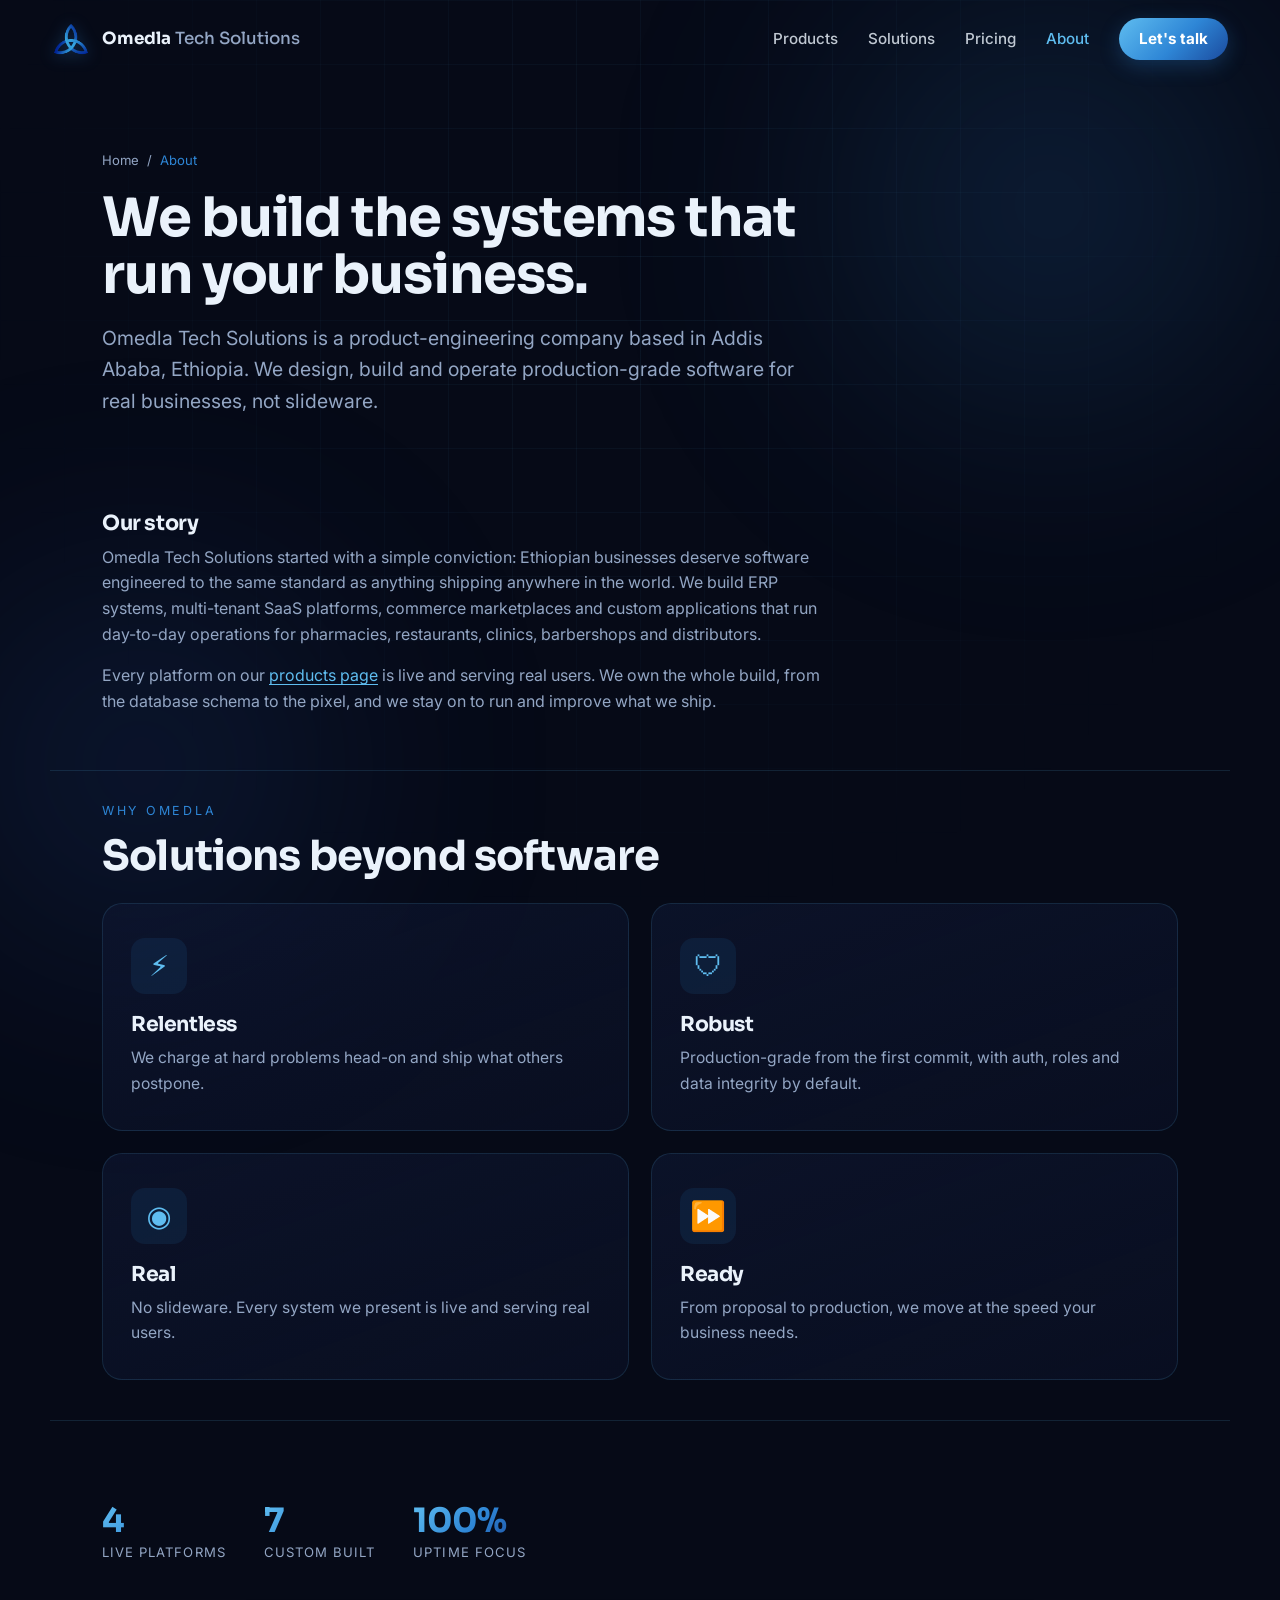
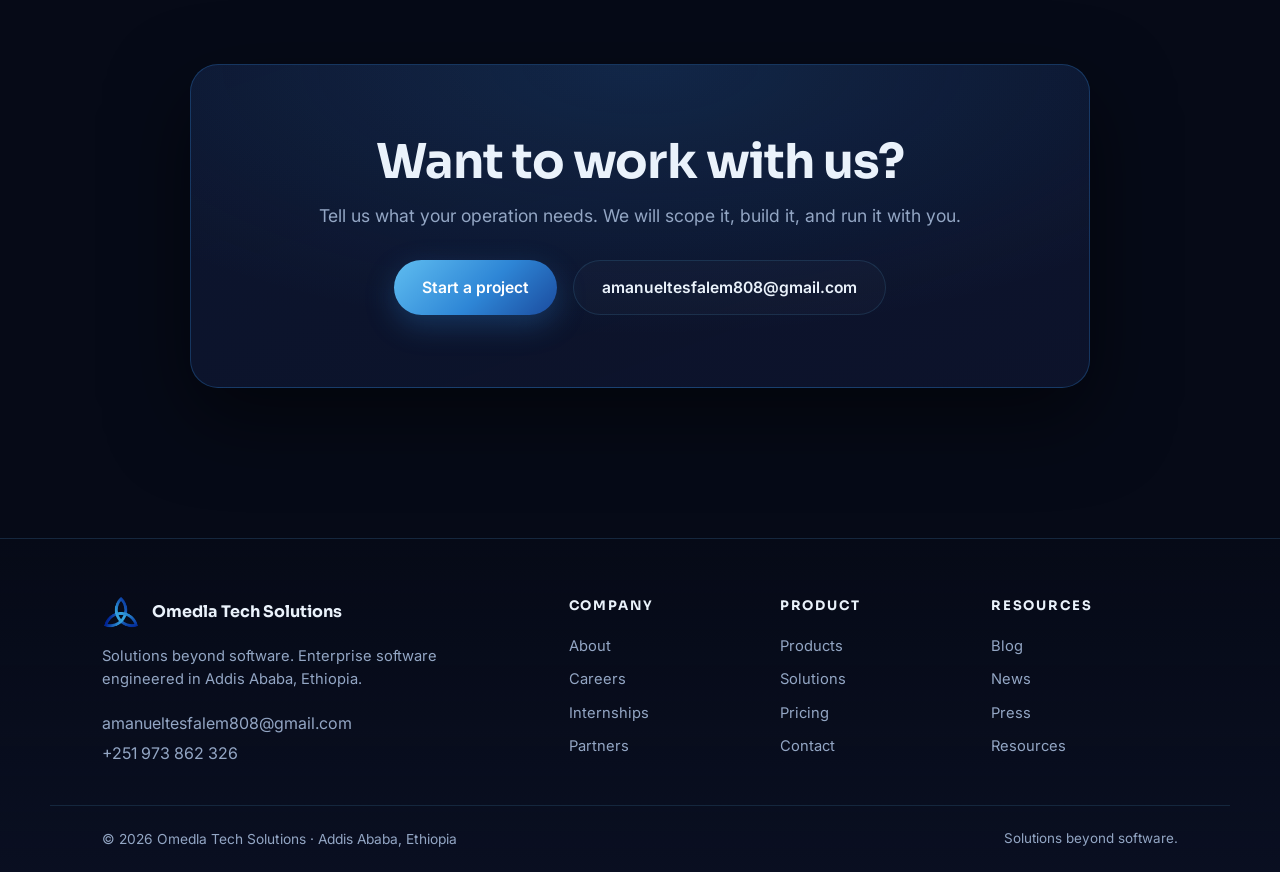
==== about.html @ a59994f4 "Restructure into multi-page SEO site (13 routes) Convert the single-page site into a crawlable multi" ====
<!DOCTYPE html>
<html lang="en">
<head>
<meta charset="UTF-8" />
<meta name="viewport" content="width=device-width, initial-scale=1.0" />
<title>About Omedla Tech Solutions | Software Engineering in Addis Ababa</title>
<meta name="description" content="Omedla Tech Solutions is an Addis Ababa software company building production-grade ERP, SaaS, and custom platforms. Learn our story, mission and values." />
<link rel="canonical" href="https://omedla.vercel.app/about" />
<meta name="robots" content="index, follow" />
<meta property="og:type" content="website" />
<meta property="og:site_name" content="Omedla Tech Solutions" />
<meta property="og:title" content="About Omedla Tech Solutions | Software Engineering in Addis Ababa" />
<meta property="og:description" content="Omedla Tech Solutions is an Addis Ababa software company building production-grade ERP, SaaS, and custom platforms. Learn our story, mission and values." />
<meta property="og:url" content="https://omedla.vercel.app/about" />
<meta property="og:image" content="https://omedla.vercel.app/assets/logo.png" />
<meta name="twitter:card" content="summary_large_image" />
<meta name="twitter:title" content="About Omedla Tech Solutions | Software Engineering in Addis Ababa" />
<meta name="twitter:description" content="Omedla Tech Solutions is an Addis Ababa software company building production-grade ERP, SaaS, and custom platforms. Learn our story, mission and values." />
<meta name="twitter:image" content="https://omedla.vercel.app/assets/logo.png" />
<link rel="icon" type="image/png" href="/assets/logo.png" />
<link rel="preconnect" href="https://fonts.googleapis.com" />
<link rel="preconnect" href="https://fonts.gstatic.com" crossorigin />
<link href="https://fonts.googleapis.com/css2?family=Sora:wght@400;500;600;700;800&family=Inter:wght@400;500;600&display=swap" rel="stylesheet" />
<link rel="stylesheet" href="/styles.css" />
<script type="application/ld+json">{"@context":"https://schema.org","@type":"Organization","name":"Omedla Tech Solutions","url":"https://omedla.vercel.app/","logo":"https://omedla.vercel.app/assets/logo.png","description":"Omedla Tech Solutions designs and ships production-grade software: ERP, SaaS, marketplaces and custom platforms for businesses in Ethiopia and beyond.","email":"amanueltesfalem808@gmail.com","telephone":"+251973862326","address":{"@type":"PostalAddress","addressLocality":"Addis Ababa","addressCountry":"ET"},"slogan":"Solutions beyond software"}</script>
<script type="application/ld+json">{"@context":"https://schema.org","@type":"BreadcrumbList","itemListElement":[{"@type":"ListItem","position":1,"name":"Home","item":"https://omedla.vercel.app/"},{"@type":"ListItem","position":2,"name":"About","item":"https://omedla.vercel.app/about"}]}</script>
</head>
<body>

<div class="bg-grid" aria-hidden="true"></div>
<div class="bg-glow bg-glow--gold" aria-hidden="true"></div>
<div class="bg-glow bg-glow--red" aria-hidden="true"></div>
<div class="scroll-progress" id="scrollProgress" aria-hidden="true"></div>

<header class="nav" id="nav">
  <a class="nav__brand" href="/">
    <img src="/assets/logo.png" alt="Omedla Tech Solutions logo" />
    <span>Omedla <em>Tech Solutions</em></span>
  </a>
  <nav class="nav__links">
    <a href="/products">Products</a>
    <a href="/solutions">Solutions</a>
    <a href="/pricing">Pricing</a>
    <a href="/about" aria-current="page">About</a>
    <a class="nav__cta" href="/contact">Let's talk</a>
  </nav>
  <button class="nav__burger" id="burger" aria-label="Menu"><span></span><span></span><span></span></button>
</header>

<main>
  <section class="phero">
    <nav class="crumbs" aria-label="Breadcrumb"><a href="/">Home</a> / <span>About</span></nav>
    <h1>We build the systems that run your business.</h1>
    <p class="phero__sub">Omedla Tech Solutions is a product-engineering company based in Addis Ababa, Ethiopia. We design, build and operate production-grade software for real businesses, not slideware.</p>
  </section>
  <section class="sec">
    <div class="prose">
      <h3>Our story</h3>
      <p>Omedla Tech Solutions started with a simple conviction: Ethiopian businesses deserve software engineered to the same standard as anything shipping anywhere in the world. We build ERP systems, multi-tenant SaaS platforms, commerce marketplaces and custom applications that run day-to-day operations for pharmacies, restaurants, clinics, barbershops and distributors.</p>
      <p>Every platform on our <a href="/products">products page</a> is live and serving real users. We own the whole build, from the database schema to the pixel, and we stay on to run and improve what we ship.</p>
    </div>
  </section>
  <section class="sec sec--line">
    <p class="sec__eyebrow">Why Omedla</p>
    <h2>Solutions beyond software</h2>
    <div class="grid2" style="margin-top:24px">
      <article class="scard">
        <div class="scard__icon">&#9889;</div>
        <h3>Relentless</h3>
        <p>We charge at hard problems head-on and ship what others postpone.</p>
      </article>
      <article class="scard">
        <div class="scard__icon">&#128737;</div>
        <h3>Robust</h3>
        <p>Production-grade from the first commit, with auth, roles and data integrity by default.</p>
      </article>
      <article class="scard">
        <div class="scard__icon">&#9673;</div>
        <h3>Real</h3>
        <p>No slideware. Every system we present is live and serving real users.</p>
      </article>
      <article class="scard">
        <div class="scard__icon">&#9193;</div>
        <h3>Ready</h3>
        <p>From proposal to production, we move at the speed your business needs.</p>
      </article>
    </div>
  </section>
  <section class="sec sec--line">
    <div class="hero__stats" style="padding-left:0">
      <div><strong>4</strong><span>Live platforms</span></div>
      <div><strong>7</strong><span>Custom built</span></div>
      <div><strong>100%</strong><span>Uptime focus</span></div>
    </div>
  </section>
  <section class="cta">
    <div class="cta__card">
      <h2>Want to work with us?</h2>
      <p>Tell us what your operation needs. We will scope it, build it, and run it with you.</p>
      <div class="cta__actions">
        <a class="btn btn--gold" href="/contact">Start a project</a>
        <a class="btn btn--ghost" href="mailto:amanueltesfalem808@gmail.com">amanueltesfalem808@gmail.com</a>
      </div>
    </div>
  </section>
</main>

<footer class="site-footer">
  <div class="site-footer__top">
    <div class="site-footer__brand">
      <a class="footer__brand" href="/">
        <img src="/assets/logo.png" alt="Omedla Tech Solutions" />
        <span>Omedla Tech Solutions</span>
      </a>
      <p class="site-footer__tag">Solutions beyond software. Enterprise software engineered in Addis Ababa, Ethiopia.</p>
      <p class="site-footer__contact">
        <a href="mailto:amanueltesfalem808@gmail.com">amanueltesfalem808@gmail.com</a><br />
        <a href="tel:+251973862326">+251 973 862 326</a>
      </p>
    </div>
    <nav class="site-footer__cols">
      <div>
        <h4>Company</h4>
        <a href="/about">About</a>
        <a href="/careers">Careers</a>
        <a href="/internships">Internships</a>
        <a href="/partners">Partners</a>
      </div>
      <div>
        <h4>Product</h4>
        <a href="/products">Products</a>
        <a href="/solutions">Solutions</a>
        <a href="/pricing">Pricing</a>
        <a href="/contact">Contact</a>
      </div>
      <div>
        <h4>Resources</h4>
        <a href="/blog">Blog</a>
        <a href="/news">News</a>
        <a href="/press">Press</a>
        <a href="/resources">Resources</a>
      </div>
    </nav>
  </div>
  <div class="site-footer__bottom">
    <p class="footer__copy">&copy; <span id="year">2026</span> Omedla Tech Solutions &middot; Addis Ababa, Ethiopia</p>
    <p class="footer__legal">Solutions beyond software.</p>
  </div>
</footer>

<script src="/script.js"></script>
</body>
</html>
---- styles.css ----
/* ============ Omedla Tech Solutions — theme ============ */
/* Palette is Omedla blue; the gold-/red- variable names are legacy (kept to
   avoid a churny rename): gold- = primary blue/cyan, red- = royal accent. */
:root{
  --gold-1:#5FBDF0;   /* cyan highlight */
  --gold-2:#2E86D6;   /* base blue */
  --gold-3:#1B4B9E;   /* deep blue */
  --red-1:#3E63D8;
  --red-2:#2E52C4;    /* royal accent */
  --red-3:#122A6B;    /* deep navy */
  --ink:#060A17;      /* cool near-black navy */
  --ink-2:#0A1024;
  --panel:#0E1630;
  --line:rgba(95,189,240,.14);
  --cream:#EAF2FB;
  --muted:#93A6C4;
  --grad-gold:linear-gradient(135deg,var(--gold-1),var(--gold-2) 55%,var(--gold-3));
  --grad-red:linear-gradient(135deg,var(--red-1),var(--red-3));
  --maxw:1180px;
}

*{box-sizing:border-box;margin:0;padding:0}
html{scroll-behavior:smooth}
body{
  font-family:'Inter',system-ui,sans-serif;
  background:var(--ink);
  color:var(--cream);
  line-height:1.6;
  overflow-x:hidden;
}
h1,h2,h3,.hero__stats strong{font-family:'Sora',sans-serif;line-height:1.05;letter-spacing:-.02em}
a{color:inherit;text-decoration:none}
img{max-width:100%;display:block}
section{position:relative;z-index:1}

/* ---------- ambient background ---------- */
.bg-grid{
  position:fixed;inset:0;z-index:0;pointer-events:none;
  background-image:
    linear-gradient(var(--line) 1px,transparent 1px),
    linear-gradient(90deg,var(--line) 1px,transparent 1px);
  background-size:64px 64px;
  mask-image:radial-gradient(circle at 50% 30%,#000 0%,transparent 75%);
  opacity:.5;
}
.bg-glow{position:fixed;z-index:0;border-radius:50%;filter:blur(120px);pointer-events:none;opacity:.5}
.bg-glow--gold{top:-10%;right:-5%;width:46vw;height:46vw;background:radial-gradient(circle,rgba(47,134,214,.5),transparent 70%)}
.bg-glow--red{bottom:-15%;left:-10%;width:42vw;height:42vw;background:radial-gradient(circle,rgba(46,99,204,.45),transparent 70%)}

.scroll-progress{position:fixed;top:0;left:0;height:3px;width:0;z-index:100;background:var(--grad-gold);box-shadow:0 0 12px rgba(47,134,214,.6)}

/* ---------- nav ---------- */
.nav{
  position:fixed;top:0;left:0;right:0;z-index:60;
  display:flex;align-items:center;justify-content:space-between;
  padding:18px clamp(20px,5vw,52px);
  transition:background .4s,backdrop-filter .4s,padding .4s,border-color .4s;
  border-bottom:1px solid transparent;
}
.nav.scrolled{background:rgba(6,10,23,.72);backdrop-filter:blur(14px);border-bottom-color:var(--line);padding-top:12px;padding-bottom:12px}
.nav__brand{display:flex;align-items:center;gap:12px;font-family:'Sora';font-weight:700;font-size:1.05rem}
.nav__brand img{width:38px;height:38px;object-fit:contain;filter:drop-shadow(0 2px 8px rgba(47,134,214,.4))}
.nav__brand em{font-style:normal;color:var(--muted);font-weight:500}
.nav__links{display:flex;align-items:center;gap:30px;font-weight:500;font-size:.95rem}
.nav__links a{color:var(--cream);opacity:.82;transition:opacity .25s,color .25s}
.nav__links a:hover{opacity:1;color:var(--gold-1)}
.nav__cta{padding:9px 20px;border-radius:999px;background:var(--grad-gold);color:#ffffff!important;font-weight:700;opacity:1!important;box-shadow:0 6px 20px rgba(47,134,214,.28)}
.nav__cta:hover{transform:translateY(-1px)}
.nav__burger{display:none;flex-direction:column;gap:5px;background:none;border:0;cursor:pointer;padding:6px}
.nav__burger span{width:26px;height:2px;background:var(--gold-1);border-radius:2px;transition:.3s}

/* ---------- buttons ---------- */
.btn{display:inline-flex;align-items:center;gap:8px;padding:14px 28px;border-radius:999px;font-weight:600;font-size:.98rem;transition:transform .25s,box-shadow .25s,background .25s;will-change:transform}
.btn--gold{background:var(--grad-gold);color:#ffffff;box-shadow:0 10px 30px rgba(47,134,214,.3)}
.btn--gold:hover{transform:translateY(-3px);box-shadow:0 16px 40px rgba(47,134,214,.45)}
.btn--ghost{border:1px solid var(--line);color:var(--cream);background:rgba(255,255,255,.02)}
.btn--ghost:hover{transform:translateY(-3px);border-color:var(--gold-2);color:var(--gold-1)}

/* ---------- hero ---------- */
.hero{min-height:100vh;display:grid;grid-template-columns:1.15fr .85fr;align-items:center;gap:40px;padding:140px clamp(20px,5vw,52px) 80px;max-width:var(--maxw);margin:0 auto}
.hero__badge{display:inline-block;padding:8px 16px;border:1px solid var(--line);border-radius:999px;font-size:.85rem;color:var(--gold-1);background:rgba(47,134,214,.06);margin-bottom:26px}
.hero__title{font-size:clamp(2.6rem,6.2vw,5rem);font-weight:800}
.hero__title span{display:block}
.hero__sub{margin:28px 0 34px;color:var(--muted);font-size:clamp(1rem,1.6vw,1.2rem);max-width:34ch}
.hero__actions{display:flex;gap:16px;flex-wrap:wrap}
.hero__stats{display:flex;gap:38px;margin-top:52px}
.hero__stats strong{display:block;font-size:2.1rem;background:var(--grad-gold);-webkit-background-clip:text;background-clip:text;color:transparent}
.hero__stats span{font-size:.82rem;color:var(--muted);text-transform:uppercase;letter-spacing:.08em}

.hero__logo{position:relative;display:grid;place-items:center;aspect-ratio:1}
.hero__logo img{width:min(72%,340px);filter:drop-shadow(0 20px 60px rgba(47,134,214,.35));animation:float 6s ease-in-out infinite}
.hero__logo-ring{position:absolute;inset:6%;border:1px solid var(--line);border-radius:50%;border-top-color:var(--gold-2);animation:spin 14s linear infinite}
.hero__logo-ring--2{inset:16%;border-top-color:transparent;border-left-color:var(--red-2);animation-duration:9s;animation-direction:reverse}
@keyframes float{50%{transform:translateY(-16px)}}
@keyframes spin{to{transform:rotate(360deg)}}

.hero__wordmark{margin-top:-32px;text-align:center;font-family:'Sora'}
.hero__wordmark strong{display:block;font-weight:800;font-size:clamp(1.05rem,4.6vw,1.85rem);letter-spacing:-.01em}
.hero__wordmark span{display:block;margin-top:6px;color:var(--muted);font-weight:500;font-size:clamp(.9rem,3vw,1.1rem);letter-spacing:.02em}

.hero__scroll{position:absolute;bottom:26px;left:50%;transform:translateX(-50%);width:26px;height:42px;border:2px solid var(--line);border-radius:14px}
.hero__scroll span{position:absolute;top:8px;left:50%;transform:translateX(-50%);width:4px;height:8px;border-radius:2px;background:var(--gold-1);animation:scrolldot 1.6s ease-in-out infinite}
@keyframes scrolldot{0%,100%{opacity:0;top:8px}50%{opacity:1;top:20px}}

.grad-gold{background:var(--grad-gold);-webkit-background-clip:text;background-clip:text;color:transparent}
.grad-red{background:var(--grad-red);-webkit-background-clip:text;background-clip:text;color:transparent}

/* ---------- trusted / marquee ---------- */
.trusted{padding:70px 0 90px;border-top:1px solid var(--line);border-bottom:1px solid var(--line);background:linear-gradient(180deg,transparent,rgba(14,22,48,.4),transparent)}
.trusted__label{text-align:center;color:var(--muted);text-transform:uppercase;letter-spacing:.22em;font-size:.8rem;margin-bottom:38px}
.marquee{position:relative;overflow:hidden;-webkit-mask-image:linear-gradient(90deg,transparent,#000 12%,#000 88%,transparent);mask-image:linear-gradient(90deg,transparent,#000 12%,#000 88%,transparent)}
.marquee__track{display:flex;align-items:center;gap:44px;width:max-content;animation:marquee 32s linear infinite}
.marquee:hover .marquee__track{animation-play-state:paused}
.marquee__item{font-family:'Sora';font-weight:700;font-size:clamp(1.4rem,3vw,2.3rem);color:var(--cream);opacity:.55;white-space:nowrap;text-decoration:none;transition:opacity .3s,color .3s}
.marquee__item:hover{opacity:1;background:var(--grad-gold);-webkit-background-clip:text;background-clip:text;color:transparent}
.marquee__logo-link{display:inline-flex;align-items:center;flex:none}
.marquee__logo{height:clamp(38px,5vw,60px);width:auto;object-fit:contain;opacity:.7;transition:opacity .3s;flex:none}
.marquee__logo:hover{opacity:1}
.marquee__dot{color:var(--red-2);font-size:.8rem}
@keyframes marquee{to{transform:translateX(-50%)}}

/* ---------- section heads ---------- */
.section-head{max-width:var(--maxw);margin:0 auto;padding:110px clamp(20px,5vw,52px) 40px;text-align:center}
.eyebrow{text-transform:uppercase;letter-spacing:.24em;font-size:.8rem;color:var(--gold-2);margin-bottom:16px}
.eyebrow--big{font-family:'Sora',sans-serif;font-weight:800;font-size:clamp(1.4rem,3vw,2.2rem);letter-spacing:.12em;background:var(--grad-gold);-webkit-background-clip:text;background-clip:text;color:transparent}
.section-head h2{font-size:clamp(2rem,4.4vw,3.3rem);font-weight:800}
.section-head__sub{color:var(--muted);margin-top:16px;font-size:1.08rem}

/* ---------- services ---------- */
.services__grid{max-width:var(--maxw);margin:0 auto;padding:10px clamp(20px,5vw,52px) 40px;display:grid;grid-template-columns:repeat(3,1fr);gap:22px}
.scard{position:relative;padding:34px 28px;border:1px solid var(--line);border-radius:20px;background:linear-gradient(160deg,rgba(14,22,48,.7),rgba(14,22,48,.4));overflow:hidden;transition:transform .35s,border-color .35s}
.scard::before{content:"";position:absolute;inset:0;background:radial-gradient(400px circle at var(--mx,50%) var(--my,0%),rgba(47,134,214,.14),transparent 60%);opacity:0;transition:opacity .35s}
.scard:hover{transform:translateY(-6px);border-color:rgba(47,134,214,.4)}
.scard:hover::before{opacity:1}
.scard__icon{font-size:1.8rem;width:56px;height:56px;display:grid;place-items:center;border-radius:14px;background:rgba(47,134,214,.1);color:var(--gold-1);margin-bottom:20px}
.scard__img{display:block;width:calc(100% + 56px);height:172px;object-fit:cover;margin:-34px -28px 22px;border-bottom:1px solid var(--line)}
.scard--photo .scard__icon{position:absolute;top:150px;right:24px;margin:0;width:46px;height:46px;font-size:1.4rem;background:rgba(6,10,23,.8);backdrop-filter:blur(6px);border:1px solid var(--line)}
.scard h3{font-size:1.28rem;margin-bottom:10px}
.scard p{color:var(--muted);font-size:.98rem}

/* ---------- work / projects ---------- */
.work{padding-bottom:60px}
.project{max-width:var(--maxw);margin:0 auto 34px;padding:0 clamp(20px,5vw,52px);display:grid;grid-template-columns:.9fr 1.1fr;gap:36px;align-items:center}
.project--flip{grid-template-columns:1.1fr .9fr}
.project--flip .project__media{order:2}
.project__media{position:relative;aspect-ratio:16/11;border-radius:22px;border:1px solid var(--line);background:
    radial-gradient(120% 120% at 20% 0%,rgba(47,134,214,.22),transparent 55%),
    linear-gradient(160deg,rgba(14,22,48,.9),rgba(14,22,48,.7));
  display:grid;place-items:center;overflow:hidden}
.project__media--red{background:
    radial-gradient(120% 120% at 80% 0%,rgba(46,99,204,.3),transparent 55%),
    linear-gradient(160deg,rgba(14,22,48,.9),rgba(14,22,48,.7))}
.project__media::after{content:"";position:absolute;inset:0;background-image:linear-gradient(var(--line) 1px,transparent 1px),linear-gradient(90deg,var(--line) 1px,transparent 1px);background-size:34px 34px;opacity:.4}
.project__num{position:absolute;top:20px;left:24px;font-family:'Sora';font-weight:800;font-size:1.1rem;color:var(--gold-2);z-index:1}
.project__glyph{font-size:clamp(4rem,10vw,7rem);background:var(--grad-gold);-webkit-background-clip:text;background-clip:text;color:transparent;filter:drop-shadow(0 10px 30px rgba(47,134,214,.3));z-index:1}
.project__media--red .project__glyph{background:var(--grad-red);-webkit-background-clip:text;background-clip:text;color:transparent}
.project__tag{text-transform:uppercase;letter-spacing:.14em;font-size:.78rem;color:var(--gold-2);margin-bottom:10px}
.project__body h3{font-size:clamp(1.6rem,3vw,2.2rem);margin-bottom:14px}
.project__body p{color:var(--muted);margin-bottom:18px}
.project__chips{list-style:none;display:flex;flex-wrap:wrap;gap:10px}
.project__chips li{font-size:.82rem;padding:6px 14px;border:1px solid var(--line);border-radius:999px;color:var(--cream);background:rgba(255,255,255,.02)}

/* ---------- why ---------- */
.why__grid{max-width:var(--maxw);margin:0 auto;padding:10px clamp(20px,5vw,52px) 60px;display:grid;grid-template-columns:repeat(4,1fr);gap:20px}
.why__item{padding:30px 26px;border:1px solid var(--line);border-radius:18px;background:linear-gradient(160deg,rgba(14,22,48,.6),transparent)}
.why__item strong{font-family:'Sora';font-size:1.35rem;background:var(--grad-gold);-webkit-background-clip:text;background-clip:text;color:transparent;display:block;margin-bottom:10px}
.why__item p{color:var(--muted);font-size:.95rem}

/* ---------- cta ---------- */
.cta{padding:60px clamp(20px,5vw,52px) 110px}
.cta__card{max-width:900px;margin:0 auto;text-align:center;padding:clamp(40px,6vw,72px);border-radius:28px;border:1px solid rgba(47,134,214,.3);
  background:radial-gradient(120% 140% at 50% 0%,rgba(47,134,214,.16),transparent 60%),linear-gradient(160deg,rgba(14,22,48,.9),rgba(14,22,48,.8));
  box-shadow:0 30px 80px rgba(0,0,0,.5)}
.cta__card h2{font-size:clamp(2rem,4.5vw,3rem);margin-bottom:14px}
.cta__card p{color:var(--muted);margin-bottom:30px;font-size:1.1rem}
.cta__actions{display:flex;gap:16px;justify-content:center;flex-wrap:wrap}

/* ---------- footer ---------- */
.footer{border-top:1px solid var(--line);padding:44px clamp(20px,5vw,52px);display:flex;align-items:center;justify-content:space-between;gap:20px;flex-wrap:wrap;max-width:var(--maxw);margin:0 auto}
.footer__brand{display:flex;align-items:center;gap:12px;font-family:'Sora';font-weight:700}
.footer__brand img{width:34px;height:34px;object-fit:contain}
.footer__copy{color:var(--muted);font-size:.86rem;max-width:52ch;text-align:right}

/* ============ scroll-reveal animations ============ */
.reveal{opacity:0;will-change:transform,opacity;transition:opacity .9s cubic-bezier(.2,.7,.2,1),transform .9s cubic-bezier(.2,.7,.2,1),filter .9s}
.reveal.in{opacity:1;transform:none;filter:none}

/* each section gets a different entrance */
[data-anim="fade-up"]{transform:translateY(60px)}
[data-anim="fade-down"]{transform:translateY(-40px)}
[data-anim="slide-right"]{transform:translateX(-90px)}
[data-anim="slide-left"]{transform:translateX(90px)}
[data-anim="zoom-in"]{transform:scale(.72)}
[data-anim="zoom-blur"]{transform:scale(1.35);filter:blur(14px)}
[data-anim="orbit-in"]{transform:translateX(140px) scale(.6) rotate(12deg)}
[data-anim="flip-up"]{transform:perspective(900px) rotateX(38deg) translateY(40px);transform-origin:bottom}

@media (prefers-reduced-motion:reduce){
  .reveal{opacity:1!important;transform:none!important;filter:none!important;transition:none}
  .marquee__track,.hero__logo img,.hero__logo-ring{animation:none!important}
  html{scroll-behavior:auto}
}

/* ---------- responsive ---------- */
/* let long-text buttons wrap instead of overflowing narrow screens */
.btn{max-width:100%;text-align:center;overflow-wrap:anywhere}

/* tablets / small laptops */
@media(max-width:1024px){
  .services__grid{grid-template-columns:repeat(2,1fr)}
  .hero__stats{gap:28px}
}

/* landscape phones / portrait tablets */
@media(max-width:900px){
  .nav__links{position:fixed;inset:0 0 auto 0;top:0;flex-direction:column;gap:22px;padding:100px 30px 40px;background:rgba(6,10,23,.97);backdrop-filter:blur(16px);transform:translateY(-120%);transition:transform .4s;border-bottom:1px solid var(--line)}
  .nav__links.open{transform:none}
  .nav__burger{display:flex;z-index:61}
  .hero{grid-template-columns:1fr;text-align:center;padding-top:120px;gap:24px}
  .hero__sub{margin-left:auto;margin-right:auto}
  .hero__actions,.hero__stats{justify-content:center;flex-wrap:wrap}
  .hero__logo{order:-1;max-width:300px;margin:0 auto}
  .services__grid{grid-template-columns:1fr}
  .project,.project--flip{grid-template-columns:1fr;gap:22px}
  .project--flip .project__media{order:0}
  .project__media{aspect-ratio:16/9}
  .why__grid{grid-template-columns:repeat(2,1fr)}
  .section-head{padding-top:80px}
  .footer{justify-content:center;text-align:center}
  .footer__copy{text-align:center}
}

/* portrait phones */
@media(max-width:600px){
  .nav{padding:14px 18px}
  .nav__brand span{font-size:.95rem}
  .hero{padding:110px 18px 70px}
  .hero__stats{gap:20px;margin-top:38px}
  .hero__stats strong{font-size:1.7rem}
  .hero__logo{max-width:230px}
  .cta__actions{flex-direction:column}
  .cta__actions .btn{width:100%}
  .btn{padding:13px 22px;font-size:.92rem}
}

/* small phones */
@media(max-width:400px){
  .why__grid{grid-template-columns:1fr}
  .hero__title{font-size:2.2rem}
  .hero__stats{gap:14px}
  .hero__stats strong{font-size:1.5rem}
  .marquee__track{gap:28px}
}

/* ============ interior pages ============ */
.nav__links a[aria-current]{color:var(--gold-1);opacity:1}

/* page hero (compact) */
.phero{max-width:var(--maxw);margin:0 auto;padding:150px clamp(20px,5vw,52px) 40px}
.crumbs{font-size:.82rem;color:var(--muted);margin-bottom:18px;display:flex;gap:8px;flex-wrap:wrap}
.crumbs a{color:var(--muted);transition:color .3s}
.crumbs a:hover{color:var(--gold-1)}
.crumbs span{color:var(--gold-2)}
.phero h1{font-size:clamp(2.1rem,5vw,3.4rem);max-width:18ch}
.phero__sub{margin-top:20px;color:var(--muted);font-size:clamp(1rem,1.8vw,1.22rem);max-width:60ch}

/* generic section */
.sec{max-width:var(--maxw);margin:0 auto;padding:30px clamp(20px,5vw,52px) 40px}
.sec--line{border-top:1px solid var(--line)}
.sec__eyebrow{text-transform:uppercase;letter-spacing:.22em;font-size:.78rem;color:var(--gold-2);margin-bottom:14px}
.sec h2{font-size:clamp(1.7rem,3.6vw,2.6rem);margin-bottom:14px}
.sec__lead{color:var(--muted);font-size:1.06rem;max-width:68ch;margin-bottom:10px}

/* prose */
.prose{max-width:72ch;color:var(--muted)}
.prose h3{color:var(--cream);font-size:1.3rem;margin:26px 0 10px}
.prose p{margin-bottom:16px}
.prose ul{margin:0 0 16px 20px}
.prose li{margin-bottom:8px}
.prose a{color:var(--gold-1);text-decoration:underline;text-underline-offset:3px}

/* feature / card grid (reuses .scard) */
.grid3{display:grid;grid-template-columns:repeat(3,1fr);gap:22px}
.grid2{display:grid;grid-template-columns:repeat(2,1fr);gap:22px}
.scard--link{display:block}
.scard__more{display:inline-block;margin-top:14px;color:var(--gold-1);font-weight:600;font-size:.92rem}

/* pricing */
.pricing{display:grid;grid-template-columns:repeat(4,1fr);gap:20px;align-items:stretch}
.ptier{display:flex;flex-direction:column;padding:30px 26px;border:1px solid var(--line);border-radius:20px;background:linear-gradient(160deg,rgba(14,22,48,.7),rgba(14,22,48,.4))}
.ptier--featured{border-color:rgba(47,134,214,.5);box-shadow:0 16px 50px rgba(47,134,214,.18)}
.ptier__name{font-family:'Sora';font-weight:700;font-size:1.2rem}
.ptier__price{font-family:'Sora';font-weight:800;font-size:1.9rem;margin:10px 0 4px}
.ptier__price small{font-size:.8rem;color:var(--muted);font-weight:500}
.ptier__note{color:var(--muted);font-size:.9rem;margin-bottom:18px}
.ptier ul{list-style:none;margin:0 0 22px;display:flex;flex-direction:column;gap:10px}
.ptier li{color:var(--cream);font-size:.94rem;padding-left:24px;position:relative}
.ptier li::before{content:"✓";position:absolute;left:0;color:var(--gold-1);font-weight:700}
.ptier .btn{margin-top:auto;justify-content:center;text-align:center}

/* posts (blog/news) */
.posts{display:grid;grid-template-columns:repeat(3,1fr);gap:22px}
.post{display:flex;flex-direction:column;border:1px solid var(--line);border-radius:18px;overflow:hidden;background:linear-gradient(160deg,rgba(14,22,48,.7),rgba(14,22,48,.4));transition:transform .35s,border-color .35s}
.post:hover{transform:translateY(-6px);border-color:rgba(47,134,214,.4)}
.post__body{padding:24px}
.post__meta{font-size:.76rem;text-transform:uppercase;letter-spacing:.12em;color:var(--gold-2);margin-bottom:10px}
.post__body h3{font-size:1.14rem;margin-bottom:10px}
.post__body p{color:var(--muted);font-size:.94rem}

/* contact */
.contact-wrap{display:grid;grid-template-columns:1.1fr .9fr;gap:40px;align-items:start}
.contact-form{display:flex;flex-direction:column;gap:16px}
.contact-form label{font-size:.85rem;color:var(--muted);display:flex;flex-direction:column;gap:7px}
.contact-form input,.contact-form textarea{font-family:inherit;font-size:1rem;color:var(--cream);background:rgba(255,255,255,.03);border:1px solid var(--line);border-radius:12px;padding:13px 15px;transition:border-color .3s}
.contact-form input:focus,.contact-form textarea:focus{outline:none;border-color:var(--gold-2)}
.contact-info{display:flex;flex-direction:column;gap:18px}
.contact-info__item strong{display:block;font-family:'Sora';margin-bottom:4px}
.contact-info__item a,.contact-info__item span{color:var(--muted)}
.contact-info__item a:hover{color:var(--gold-1)}

/* process steps */
.steps{counter-reset:step;display:grid;grid-template-columns:repeat(4,1fr);gap:20px}
.step{padding:26px 22px;border:1px solid var(--line);border-radius:16px;background:linear-gradient(160deg,rgba(14,22,48,.6),transparent)}
.step::before{counter-increment:step;content:"0" counter(step);font-family:'Sora';font-weight:800;color:var(--gold-2);font-size:1.3rem;display:block;margin-bottom:12px}
.step strong{display:block;margin-bottom:6px}
.step p{color:var(--muted);font-size:.92rem}

/* ============ expanded footer ============ */
.site-footer{border-top:1px solid var(--line);margin-top:40px;background:linear-gradient(180deg,transparent,rgba(14,22,48,.4))}
.site-footer__top{max-width:var(--maxw);margin:0 auto;padding:56px clamp(20px,5vw,52px) 36px;display:grid;grid-template-columns:1.4fr 2fr;gap:40px}
.site-footer__brand .footer__brand{display:flex;align-items:center;gap:12px;font-family:'Sora';font-weight:700}
.site-footer__brand img{height:34px;width:auto}
.site-footer__tag{color:var(--muted);font-size:.92rem;margin:16px 0;max-width:40ch}
.site-footer__contact a{color:var(--muted);line-height:1.9}
.site-footer__contact a:hover{color:var(--gold-1)}
.site-footer__cols{display:grid;grid-template-columns:repeat(3,1fr);gap:24px}
.site-footer__cols h4{font-family:'Sora';font-size:.82rem;text-transform:uppercase;letter-spacing:.14em;color:var(--cream);margin-bottom:14px}
.site-footer__cols a{display:block;color:var(--muted);font-size:.92rem;padding:5px 0;transition:color .3s}
.site-footer__cols a:hover{color:var(--gold-1)}
.site-footer__bottom{border-top:1px solid var(--line);max-width:var(--maxw);margin:0 auto;padding:22px clamp(20px,5vw,52px);display:flex;justify-content:space-between;gap:16px;flex-wrap:wrap;color:var(--muted);font-size:.84rem}

@media(max-width:900px){
  .grid3,.posts,.steps{grid-template-columns:1fr 1fr}
  .pricing{grid-template-columns:1fr 1fr}
  .contact-wrap{grid-template-columns:1fr}
  .site-footer__top{grid-template-columns:1fr}
  .phero{padding-top:130px}
}
@media(max-width:600px){
  .grid3,.grid2,.posts,.pricing,.steps{grid-template-columns:1fr}
  .site-footer__cols{grid-template-columns:1fr 1fr}
  .site-footer__bottom{justify-content:center;text-align:center}
}
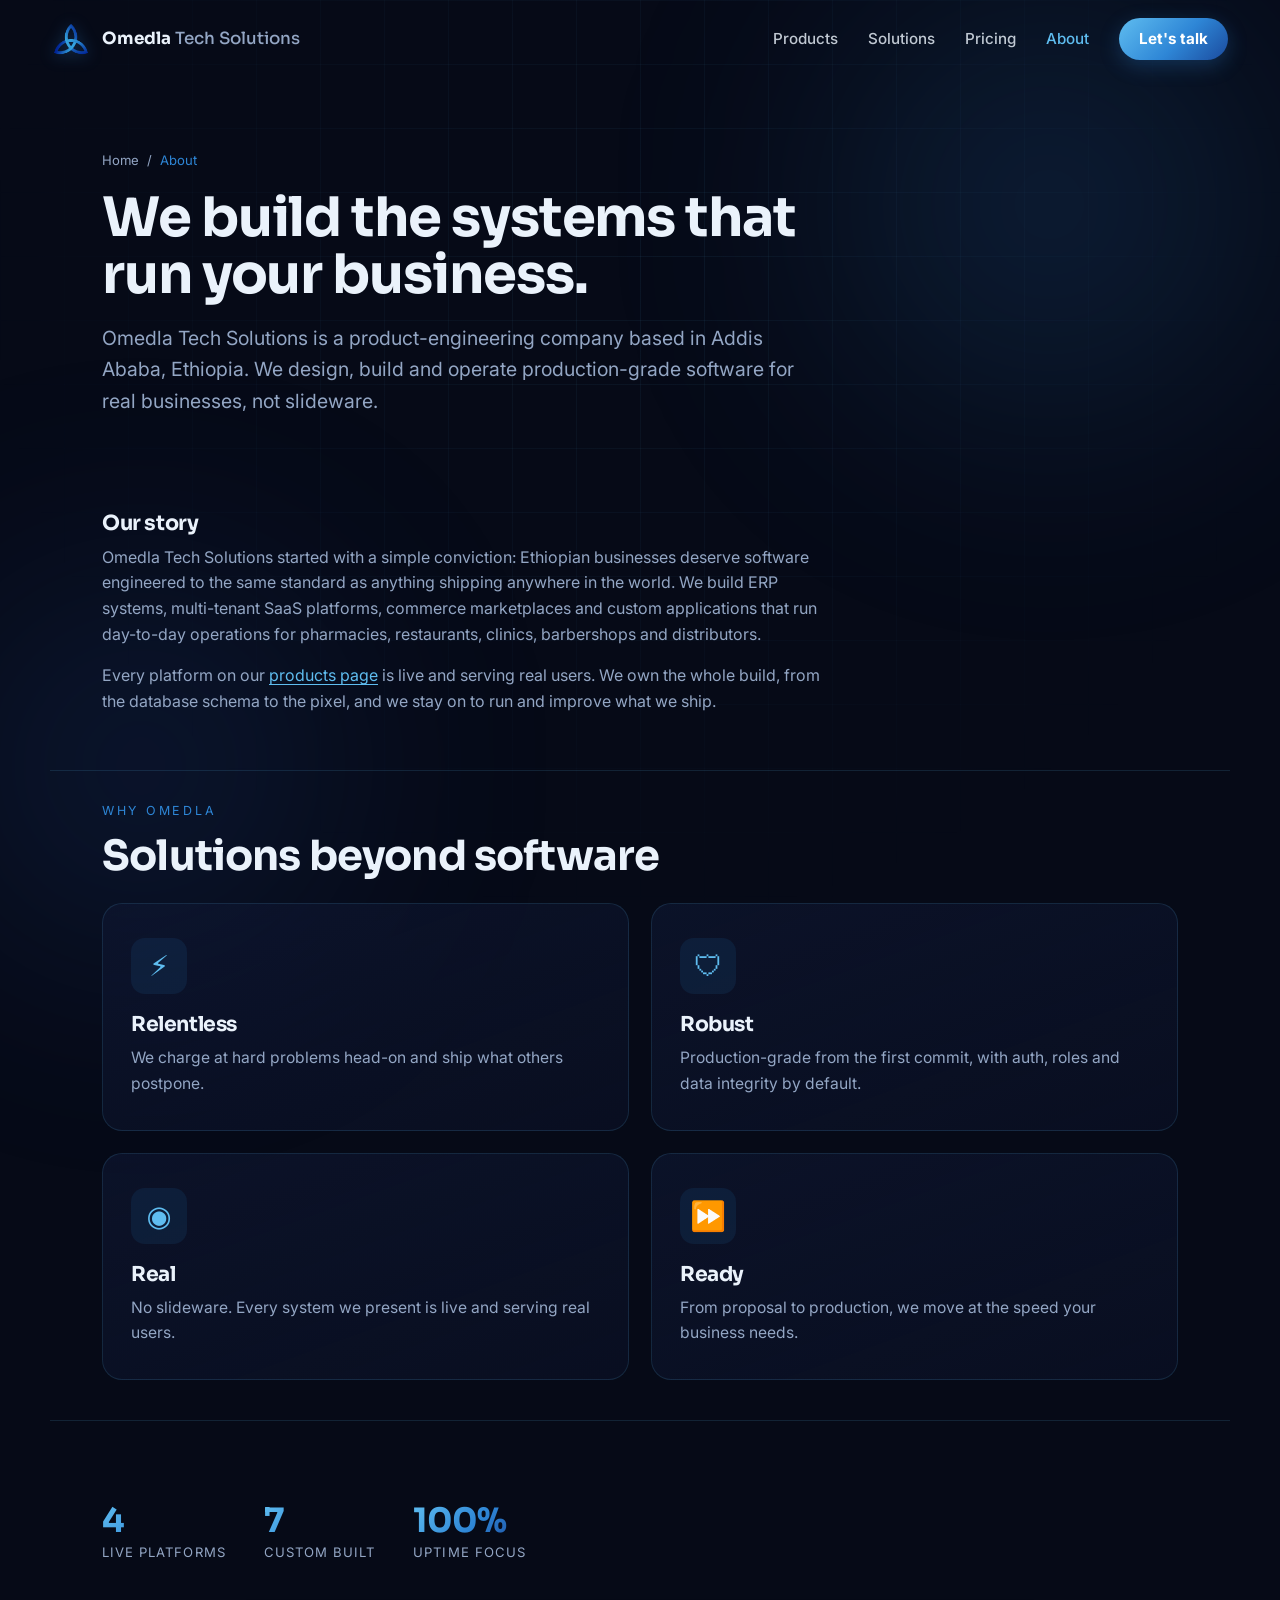
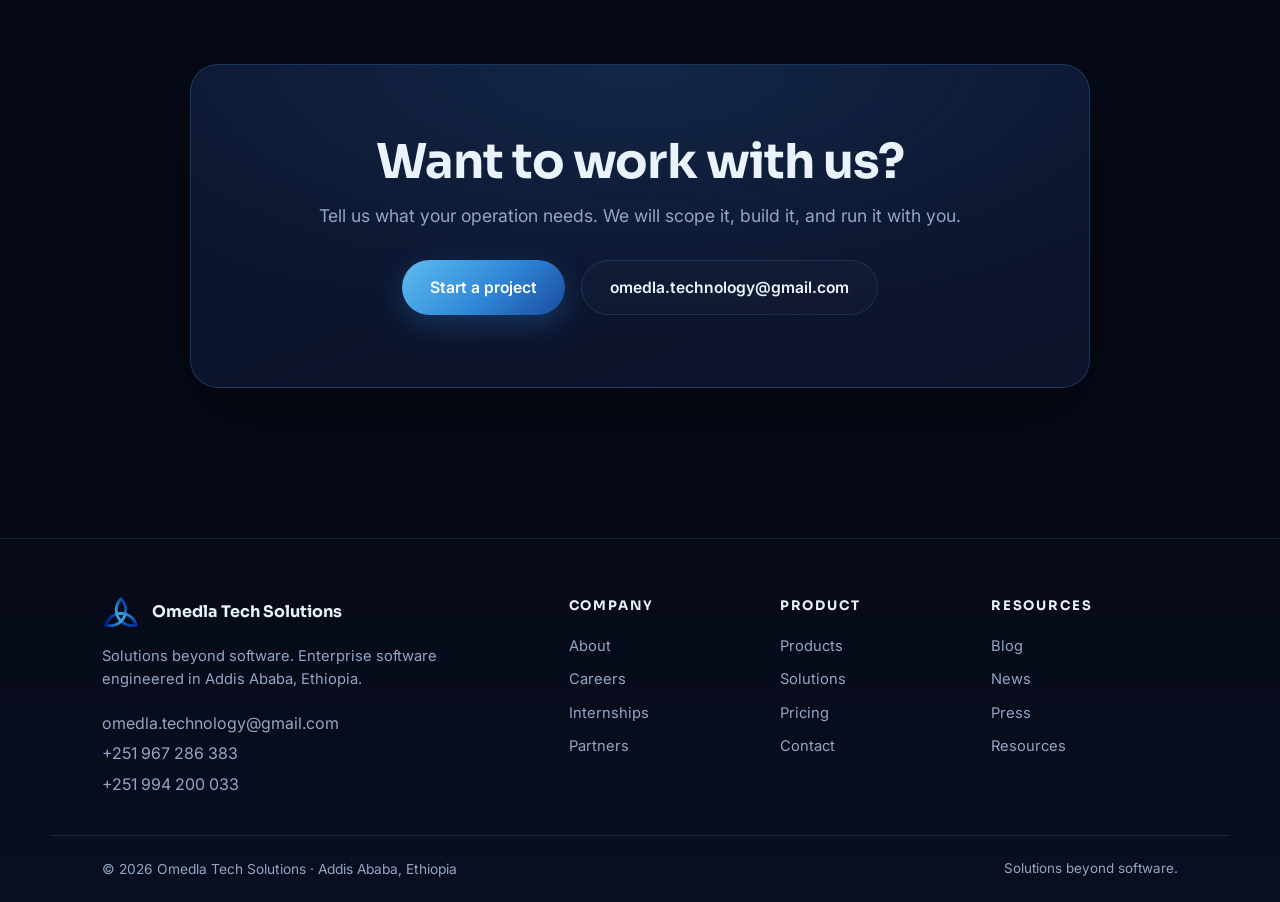
==== commit be09a711: "Update contact: new email and two phone numbers - Email -> omedla.technology@gmail.com (all 13 pages" ====
--- a/about.html
+++ b/about.html
@@ -22,7 +22,7 @@
 <link rel="preconnect" href="https://fonts.gstatic.com" crossorigin />
 <link href="https://fonts.googleapis.com/css2?family=Sora:wght@400;500;600;700;800&family=Inter:wght@400;500;600&display=swap" rel="stylesheet" />
 <link rel="stylesheet" href="/styles.css" />
-<script type="application/ld+json">{"@context":"https://schema.org","@type":"Organization","name":"Omedla Tech Solutions","url":"https://omedla.vercel.app/","logo":"https://omedla.vercel.app/assets/logo.png","description":"Omedla Tech Solutions designs and ships production-grade software: ERP, SaaS, marketplaces and custom platforms for businesses in Ethiopia and beyond.","email":"amanueltesfalem808@gmail.com","telephone":"+251973862326","address":{"@type":"PostalAddress","addressLocality":"Addis Ababa","addressCountry":"ET"},"slogan":"Solutions beyond software"}</script>
+<script type="application/ld+json">{"@context":"https://schema.org","@type":"Organization","name":"Omedla Tech Solutions","url":"https://omedla.vercel.app/","logo":"https://omedla.vercel.app/assets/logo.png","description":"Omedla Tech Solutions designs and ships production-grade software: ERP, SaaS, marketplaces and custom platforms for businesses in Ethiopia and beyond.","email":"omedla.technology@gmail.com","telephone":"+251967286383","address":{"@type":"PostalAddress","addressLocality":"Addis Ababa","addressCountry":"ET"},"slogan":"Solutions beyond software"}</script>
 <script type="application/ld+json">{"@context":"https://schema.org","@type":"BreadcrumbList","itemListElement":[{"@type":"ListItem","position":1,"name":"Home","item":"https://omedla.vercel.app/"},{"@type":"ListItem","position":2,"name":"About","item":"https://omedla.vercel.app/about"}]}</script>
 </head>
 <body>
@@ -99,7 +99,7 @@
       <p>Tell us what your operation needs. We will scope it, build it, and run it with you.</p>
       <div class="cta__actions">
         <a class="btn btn--gold" href="/contact">Start a project</a>
-        <a class="btn btn--ghost" href="mailto:amanueltesfalem808@gmail.com">amanueltesfalem808@gmail.com</a>
+        <a class="btn btn--ghost" href="mailto:omedla.technology@gmail.com">omedla.technology@gmail.com</a>
       </div>
     </div>
   </section>
@@ -114,8 +114,9 @@
       </a>
       <p class="site-footer__tag">Solutions beyond software. Enterprise software engineered in Addis Ababa, Ethiopia.</p>
       <p class="site-footer__contact">
-        <a href="mailto:amanueltesfalem808@gmail.com">amanueltesfalem808@gmail.com</a><br />
-        <a href="tel:+251973862326">+251 973 862 326</a>
+        <a href="mailto:omedla.technology@gmail.com">omedla.technology@gmail.com</a><br />
+        <a href="tel:+251967286383">+251 967 286 383</a><br />
+        <a href="tel:+251994200033">+251 994 200 033</a>
       </p>
     </div>
     <nav class="site-footer__cols">
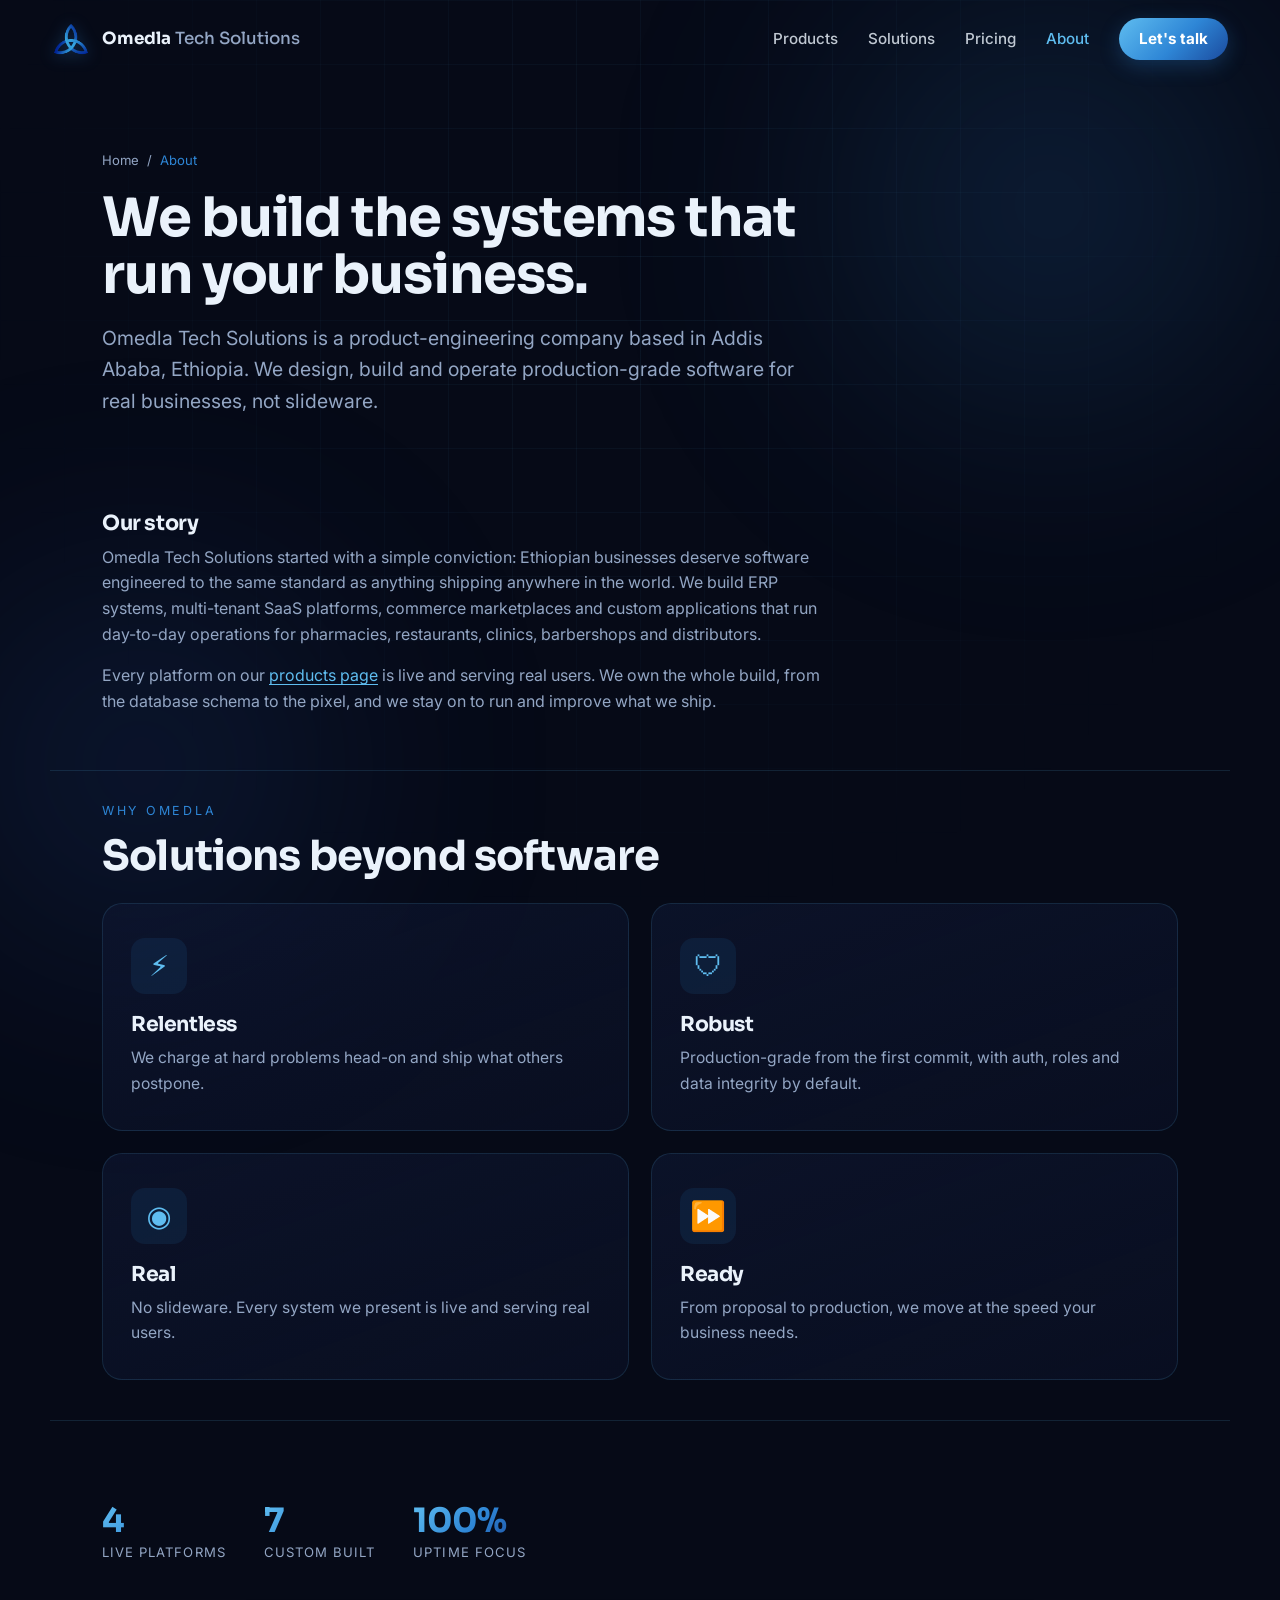
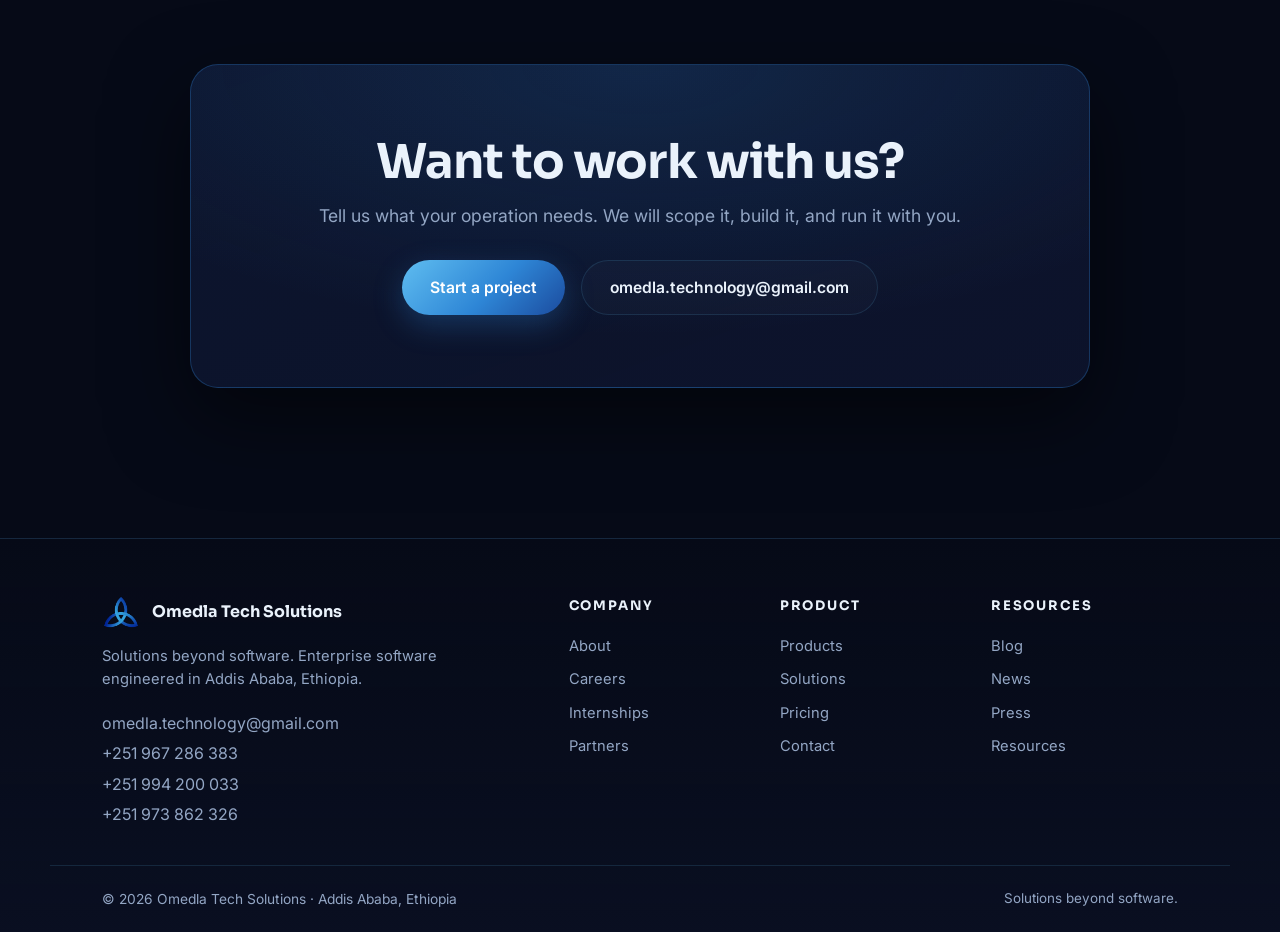
==== commit 6fb1424b: "Add third (legacy) phone number alongside the two new ones Co-Authored-By: Claude Opus 4.8 <noreply@" ====
--- a/about.html
+++ b/about.html
@@ -116,7 +116,8 @@
       <p class="site-footer__contact">
         <a href="mailto:omedla.technology@gmail.com">omedla.technology@gmail.com</a><br />
         <a href="tel:+251967286383">+251 967 286 383</a><br />
-        <a href="tel:+251994200033">+251 994 200 033</a>
+        <a href="tel:+251994200033">+251 994 200 033</a><br />
+        <a href="tel:+251973862326">+251 973 862 326</a>
       </p>
     </div>
     <nav class="site-footer__cols">
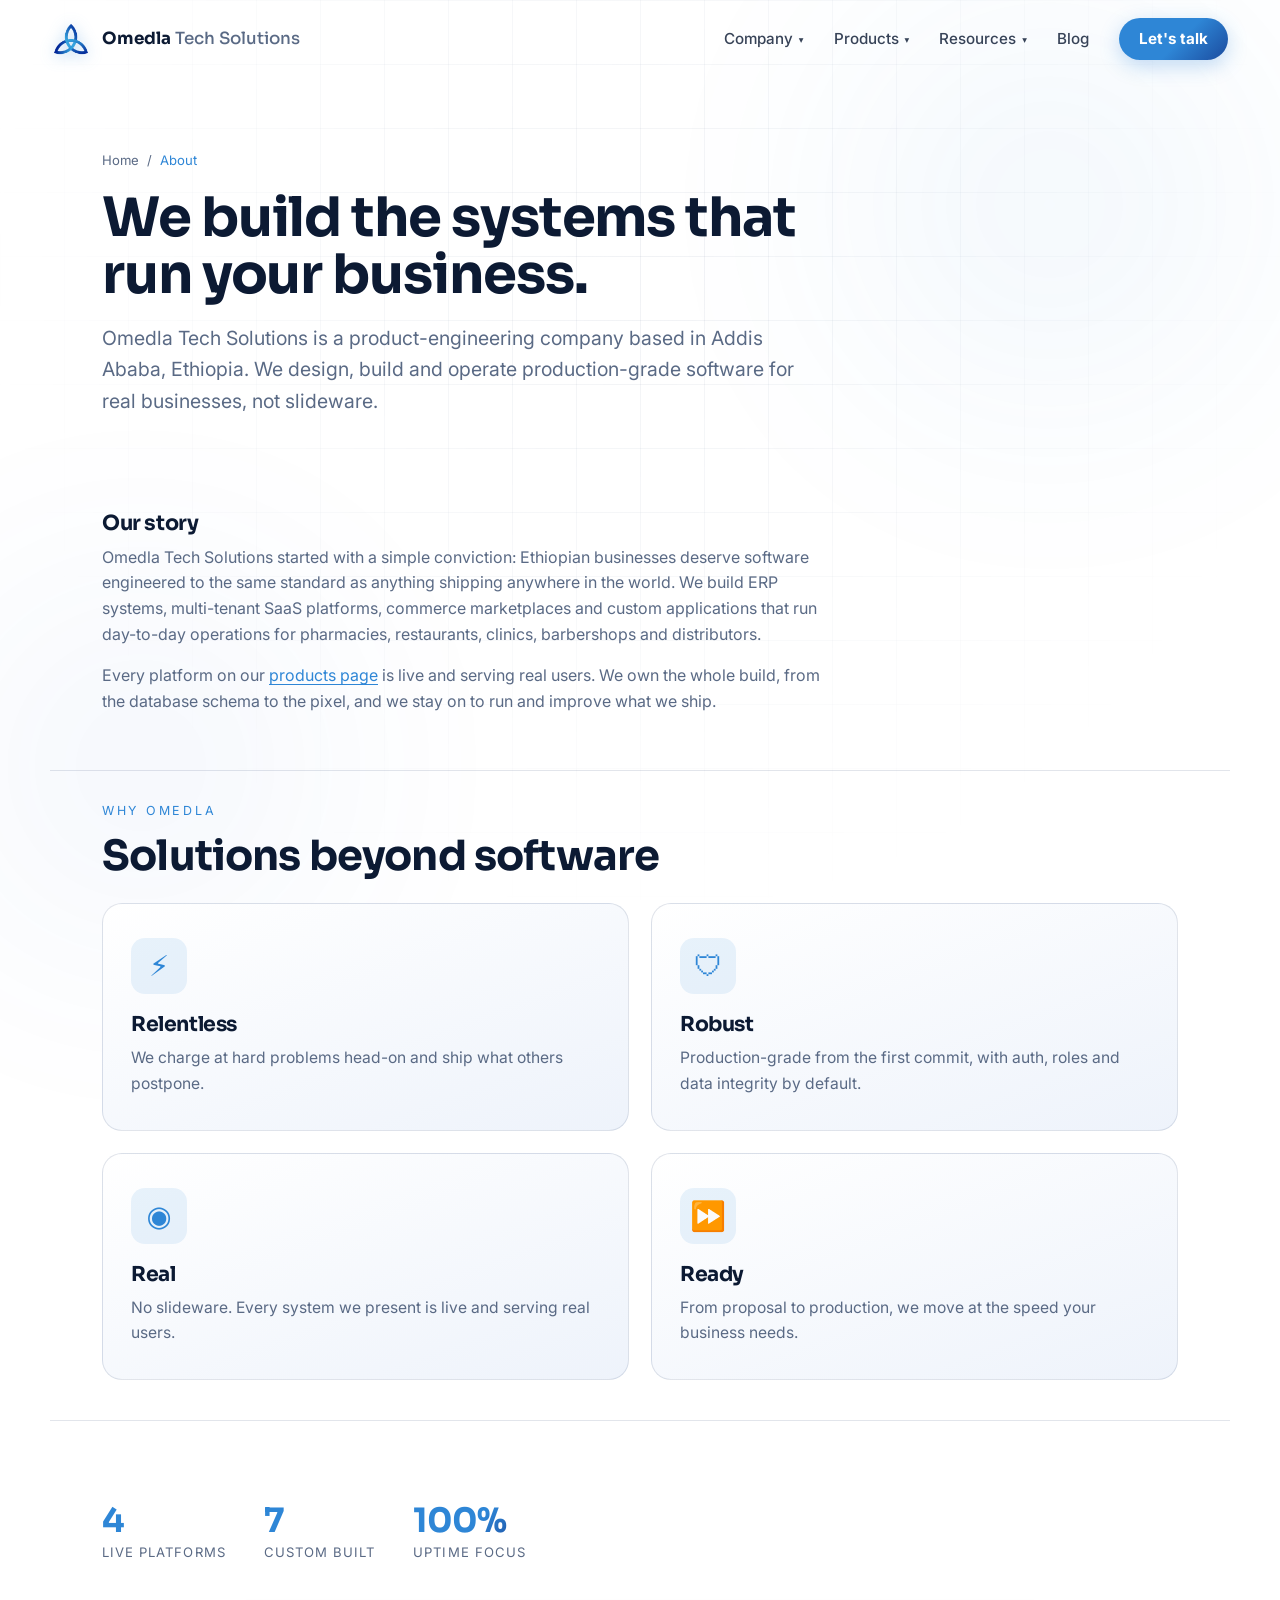
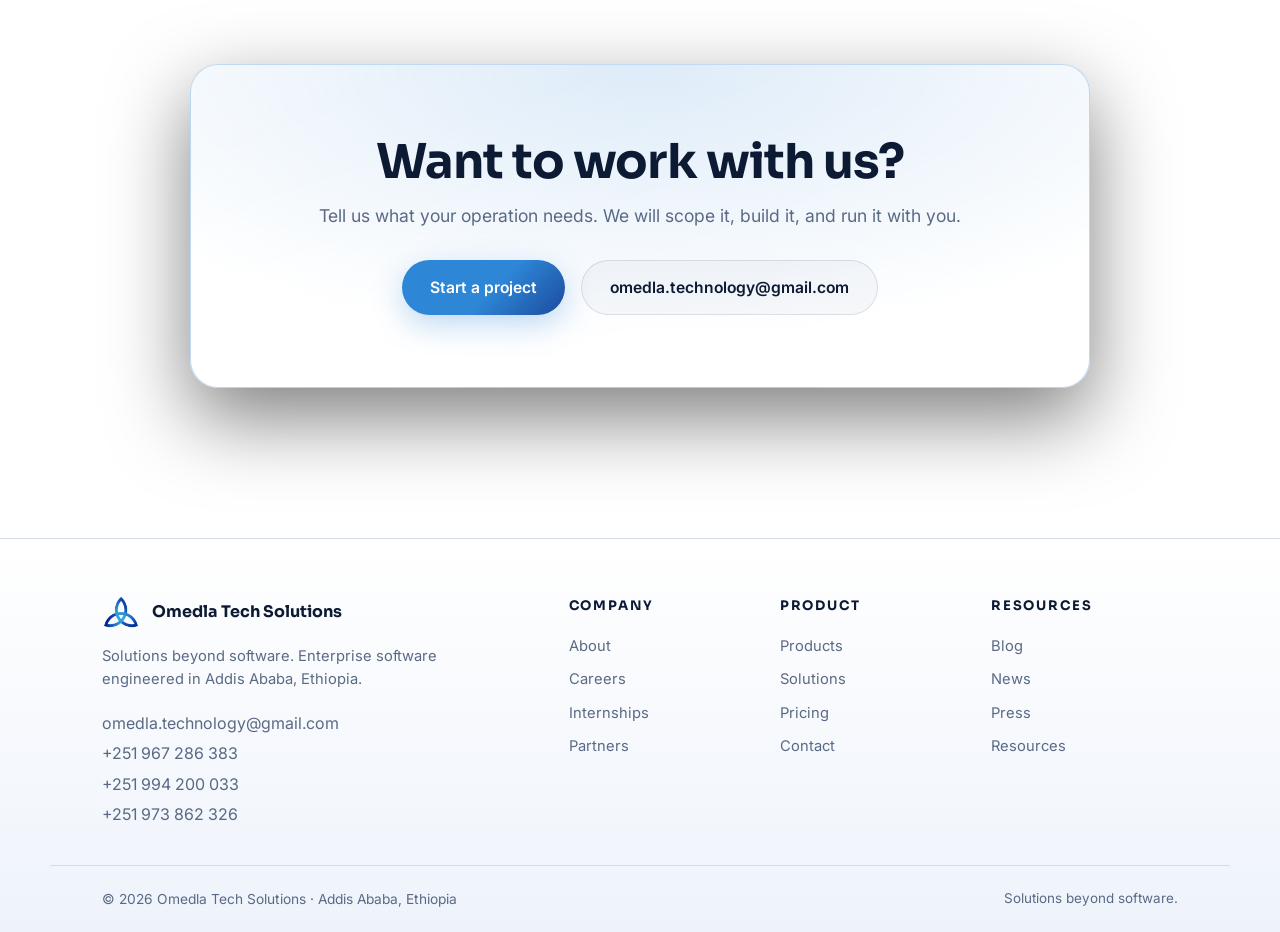
==== commit 9595f138: "Switch to light theme and add categorized nav dropdowns - Light/white theme across all pages: white " ====
--- a/about.html
+++ b/about.html
@@ -5,25 +5,25 @@
 <meta name="viewport" content="width=device-width, initial-scale=1.0" />
 <title>About Omedla Tech Solutions | Software Engineering in Addis Ababa</title>
 <meta name="description" content="Omedla Tech Solutions is an Addis Ababa software company building production-grade ERP, SaaS, and custom platforms. Learn our story, mission and values." />
-<link rel="canonical" href="https://omedla.vercel.app/about" />
+<link rel="canonical" href="https://omedla.net/about" />
 <meta name="robots" content="index, follow" />
 <meta property="og:type" content="website" />
 <meta property="og:site_name" content="Omedla Tech Solutions" />
 <meta property="og:title" content="About Omedla Tech Solutions | Software Engineering in Addis Ababa" />
 <meta property="og:description" content="Omedla Tech Solutions is an Addis Ababa software company building production-grade ERP, SaaS, and custom platforms. Learn our story, mission and values." />
-<meta property="og:url" content="https://omedla.vercel.app/about" />
-<meta property="og:image" content="https://omedla.vercel.app/assets/logo.png" />
+<meta property="og:url" content="https://omedla.net/about" />
+<meta property="og:image" content="https://omedla.net/assets/logo.png" />
 <meta name="twitter:card" content="summary_large_image" />
 <meta name="twitter:title" content="About Omedla Tech Solutions | Software Engineering in Addis Ababa" />
 <meta name="twitter:description" content="Omedla Tech Solutions is an Addis Ababa software company building production-grade ERP, SaaS, and custom platforms. Learn our story, mission and values." />
-<meta name="twitter:image" content="https://omedla.vercel.app/assets/logo.png" />
+<meta name="twitter:image" content="https://omedla.net/assets/logo.png" />
 <link rel="icon" type="image/png" href="/assets/logo.png" />
 <link rel="preconnect" href="https://fonts.googleapis.com" />
 <link rel="preconnect" href="https://fonts.gstatic.com" crossorigin />
 <link href="https://fonts.googleapis.com/css2?family=Sora:wght@400;500;600;700;800&family=Inter:wght@400;500;600&display=swap" rel="stylesheet" />
 <link rel="stylesheet" href="/styles.css" />
-<script type="application/ld+json">{"@context":"https://schema.org","@type":"Organization","name":"Omedla Tech Solutions","url":"https://omedla.vercel.app/","logo":"https://omedla.vercel.app/assets/logo.png","description":"Omedla Tech Solutions designs and ships production-grade software: ERP, SaaS, marketplaces and custom platforms for businesses in Ethiopia and beyond.","email":"omedla.technology@gmail.com","telephone":"+251967286383","address":{"@type":"PostalAddress","addressLocality":"Addis Ababa","addressCountry":"ET"},"slogan":"Solutions beyond software"}</script>
-<script type="application/ld+json">{"@context":"https://schema.org","@type":"BreadcrumbList","itemListElement":[{"@type":"ListItem","position":1,"name":"Home","item":"https://omedla.vercel.app/"},{"@type":"ListItem","position":2,"name":"About","item":"https://omedla.vercel.app/about"}]}</script>
+<script type="application/ld+json">{"@context":"https://schema.org","@type":"Organization","name":"Omedla Tech Solutions","url":"https://omedla.net/","logo":"https://omedla.net/assets/logo.png","description":"Omedla Tech Solutions designs and ships production-grade software: ERP, SaaS, marketplaces and custom platforms for businesses in Ethiopia and beyond.","email":"omedla.technology@gmail.com","telephone":"+251967286383","address":{"@type":"PostalAddress","addressLocality":"Addis Ababa","addressCountry":"ET"},"slogan":"Solutions beyond software"}</script>
+<script type="application/ld+json">{"@context":"https://schema.org","@type":"BreadcrumbList","itemListElement":[{"@type":"ListItem","position":1,"name":"Home","item":"https://omedla.net/"},{"@type":"ListItem","position":2,"name":"About","item":"https://omedla.net/about"}]}</script>
 </head>
 <body>
 
@@ -38,10 +38,33 @@
     <span>Omedla <em>Tech Solutions</em></span>
   </a>
   <nav class="nav__links">
-    <a href="/products">Products</a>
-    <a href="/solutions">Solutions</a>
-    <a href="/pricing">Pricing</a>
-    <a href="/about" aria-current="page">About</a>
+    <div class="nav__group">
+      <button class="nav__top" aria-haspopup="true" aria-expanded="false">Company <span class="nav__caret">▾</span></button>
+      <div class="nav__menu">
+        <a href="/about">About</a>
+        <a href="/careers">Careers</a>
+        <a href="/internships">Internships</a>
+        <a href="/partners">Partners</a>
+      </div>
+    </div>
+    <div class="nav__group">
+      <button class="nav__top" aria-haspopup="true" aria-expanded="false">Products <span class="nav__caret">▾</span></button>
+      <div class="nav__menu">
+        <a href="/products">Products</a>
+        <a href="/solutions">Solutions</a>
+        <a href="/pricing">Pricing</a>
+        <a href="/contact">Contact</a>
+      </div>
+    </div>
+    <div class="nav__group">
+      <button class="nav__top" aria-haspopup="true" aria-expanded="false">Resources <span class="nav__caret">▾</span></button>
+      <div class="nav__menu">
+        <a href="/news">News</a>
+        <a href="/press">Press</a>
+        <a href="/resources">Resources</a>
+      </div>
+    </div>
+    <a href="/blog">Blog</a>
     <a class="nav__cta" href="/contact">Let's talk</a>
   </nav>
   <button class="nav__burger" id="burger" aria-label="Menu"><span></span><span></span><span></span></button>
--- a/styles.css
+++ b/styles.css
@@ -2,18 +2,22 @@
 /* Palette is Omedla blue; the gold-/red- variable names are legacy (kept to
    avoid a churny rename): gold- = primary blue/cyan, red- = royal accent. */
 :root{
-  --gold-1:#5FBDF0;   /* cyan highlight */
+  --gold-1:#2E86D6;   /* primary blue (accent text/links on white) */
   --gold-2:#2E86D6;   /* base blue */
   --gold-3:#1B4B9E;   /* deep blue */
   --red-1:#3E63D8;
   --red-2:#2E52C4;    /* royal accent */
   --red-3:#122A6B;    /* deep navy */
-  --ink:#060A17;      /* cool near-black navy */
-  --ink-2:#0A1024;
-  --panel:#0E1630;
-  --line:rgba(95,189,240,.14);
-  --cream:#EAF2FB;
-  --muted:#93A6C4;
+  --ink:#ffffff;      /* page background (light) */
+  --ink-2:#eef3fb;
+  --panel:#f4f7fc;
+  --line:rgba(16,42,90,.12);
+  --cream:#0C1A33;    /* primary text (dark) */
+  --muted:#5A6A85;
+  --surface:#ffffff;
+  --surface-2:#f4f7fc;
+  --nav-bg-solid:rgba(255,255,255,.98);
+  --shadow:rgba(20,40,80,.14);
   --grad-gold:linear-gradient(135deg,var(--gold-1),var(--gold-2) 55%,var(--gold-3));
   --grad-red:linear-gradient(135deg,var(--red-1),var(--red-3));
   --maxw:1180px;
@@ -43,7 +47,7 @@
   mask-image:radial-gradient(circle at 50% 30%,#000 0%,transparent 75%);
   opacity:.5;
 }
-.bg-glow{position:fixed;z-index:0;border-radius:50%;filter:blur(120px);pointer-events:none;opacity:.5}
+.bg-glow{position:fixed;z-index:0;border-radius:50%;filter:blur(120px);pointer-events:none;opacity:.18}
 .bg-glow--gold{top:-10%;right:-5%;width:46vw;height:46vw;background:radial-gradient(circle,rgba(47,134,214,.5),transparent 70%)}
 .bg-glow--red{bottom:-15%;left:-10%;width:42vw;height:42vw;background:radial-gradient(circle,rgba(46,99,204,.45),transparent 70%)}
 
@@ -57,7 +61,7 @@
   transition:background .4s,backdrop-filter .4s,padding .4s,border-color .4s;
   border-bottom:1px solid transparent;
 }
-.nav.scrolled{background:rgba(6,10,23,.72);backdrop-filter:blur(14px);border-bottom-color:var(--line);padding-top:12px;padding-bottom:12px}
+.nav.scrolled{background:rgba(255,255,255,.85);backdrop-filter:blur(14px);border-bottom-color:var(--line);padding-top:12px;padding-bottom:12px}
 .nav__brand{display:flex;align-items:center;gap:12px;font-family:'Sora';font-weight:700;font-size:1.05rem}
 .nav__brand img{width:38px;height:38px;object-fit:contain;filter:drop-shadow(0 2px 8px rgba(47,134,214,.4))}
 .nav__brand em{font-style:normal;color:var(--muted);font-weight:500}
@@ -66,6 +70,18 @@
 .nav__links a:hover{opacity:1;color:var(--gold-1)}
 .nav__cta{padding:9px 20px;border-radius:999px;background:var(--grad-gold);color:#ffffff!important;font-weight:700;opacity:1!important;box-shadow:0 6px 20px rgba(47,134,214,.28)}
 .nav__cta:hover{transform:translateY(-1px)}
+
+/* ---------- nav dropdowns ---------- */
+.nav__group{position:relative;display:flex;align-items:center}
+.nav__top{display:inline-flex;align-items:center;gap:6px;background:none;border:0;cursor:pointer;font:inherit;font-weight:500;color:var(--cream);opacity:.82;padding:0;transition:opacity .25s,color .25s}
+.nav__group:hover .nav__top,.nav__group:focus-within .nav__top{opacity:1;color:var(--gold-1)}
+.nav__caret{font-size:.62em;transition:transform .3s}
+.nav__group:hover .nav__caret,.nav__group:focus-within .nav__caret{transform:rotate(180deg)}
+.nav__menu{position:absolute;top:100%;left:50%;transform:translateX(-50%) translateY(8px);margin-top:16px;min-width:190px;background:var(--nav-bg-solid);backdrop-filter:blur(14px);border:1px solid var(--line);border-radius:14px;padding:10px;display:flex;flex-direction:column;gap:2px;opacity:0;visibility:hidden;transition:opacity .25s,transform .25s,visibility .25s;box-shadow:0 20px 50px var(--shadow);z-index:70}
+.nav__menu::before{content:"";position:absolute;top:-18px;left:0;right:0;height:18px}
+.nav__group:hover .nav__menu,.nav__group:focus-within .nav__menu{opacity:1;visibility:visible;transform:translateX(-50%) translateY(0)}
+.nav__menu a{display:block;padding:9px 13px;border-radius:9px;font-size:.93rem;white-space:nowrap;opacity:.85;transition:background .2s,color .2s,opacity .2s}
+.nav__menu a:hover{opacity:1;background:rgba(47,134,214,.1);color:var(--gold-1)}
 .nav__burger{display:none;flex-direction:column;gap:5px;background:none;border:0;cursor:pointer;padding:6px}
 .nav__burger span{width:26px;height:2px;background:var(--gold-1);border-radius:2px;transition:.3s}
 
@@ -73,7 +89,7 @@
 .btn{display:inline-flex;align-items:center;gap:8px;padding:14px 28px;border-radius:999px;font-weight:600;font-size:.98rem;transition:transform .25s,box-shadow .25s,background .25s;will-change:transform}
 .btn--gold{background:var(--grad-gold);color:#ffffff;box-shadow:0 10px 30px rgba(47,134,214,.3)}
 .btn--gold:hover{transform:translateY(-3px);box-shadow:0 16px 40px rgba(47,134,214,.45)}
-.btn--ghost{border:1px solid var(--line);color:var(--cream);background:rgba(255,255,255,.02)}
+.btn--ghost{border:1px solid var(--line);color:var(--cream);background:rgba(16,42,90,.03)}
 .btn--ghost:hover{transform:translateY(-3px);border-color:var(--gold-2);color:var(--gold-1)}
 
 /* ---------- hero ---------- */
@@ -106,7 +122,7 @@
 .grad-red{background:var(--grad-red);-webkit-background-clip:text;background-clip:text;color:transparent}
 
 /* ---------- trusted / marquee ---------- */
-.trusted{padding:70px 0 90px;border-top:1px solid var(--line);border-bottom:1px solid var(--line);background:linear-gradient(180deg,transparent,rgba(14,22,48,.4),transparent)}
+.trusted{padding:70px 0 90px;border-top:1px solid var(--line);border-bottom:1px solid var(--line);background:linear-gradient(180deg,transparent,#eef3fb,transparent)}
 .trusted__label{text-align:center;color:var(--muted);text-transform:uppercase;letter-spacing:.22em;font-size:.8rem;margin-bottom:38px}
 .marquee{position:relative;overflow:hidden;-webkit-mask-image:linear-gradient(90deg,transparent,#000 12%,#000 88%,transparent);mask-image:linear-gradient(90deg,transparent,#000 12%,#000 88%,transparent)}
 .marquee__track{display:flex;align-items:center;gap:44px;width:max-content;animation:marquee 32s linear infinite}
@@ -128,13 +144,13 @@
 
 /* ---------- services ---------- */
 .services__grid{max-width:var(--maxw);margin:0 auto;padding:10px clamp(20px,5vw,52px) 40px;display:grid;grid-template-columns:repeat(3,1fr);gap:22px}
-.scard{position:relative;padding:34px 28px;border:1px solid var(--line);border-radius:20px;background:linear-gradient(160deg,rgba(14,22,48,.7),rgba(14,22,48,.4));overflow:hidden;transition:transform .35s,border-color .35s}
+.scard{position:relative;padding:34px 28px;border:1px solid var(--line);border-radius:20px;background:linear-gradient(160deg,#ffffff,#eef3fb);overflow:hidden;transition:transform .35s,border-color .35s}
 .scard::before{content:"";position:absolute;inset:0;background:radial-gradient(400px circle at var(--mx,50%) var(--my,0%),rgba(47,134,214,.14),transparent 60%);opacity:0;transition:opacity .35s}
 .scard:hover{transform:translateY(-6px);border-color:rgba(47,134,214,.4)}
 .scard:hover::before{opacity:1}
 .scard__icon{font-size:1.8rem;width:56px;height:56px;display:grid;place-items:center;border-radius:14px;background:rgba(47,134,214,.1);color:var(--gold-1);margin-bottom:20px}
 .scard__img{display:block;width:calc(100% + 56px);height:172px;object-fit:cover;margin:-34px -28px 22px;border-bottom:1px solid var(--line)}
-.scard--photo .scard__icon{position:absolute;top:150px;right:24px;margin:0;width:46px;height:46px;font-size:1.4rem;background:rgba(6,10,23,.8);backdrop-filter:blur(6px);border:1px solid var(--line)}
+.scard--photo .scard__icon{position:absolute;top:150px;right:24px;margin:0;width:46px;height:46px;font-size:1.4rem;background:rgba(255,255,255,.92);backdrop-filter:blur(6px);border:1px solid var(--line)}
 .scard h3{font-size:1.28rem;margin-bottom:10px}
 .scard p{color:var(--muted);font-size:.98rem}
 
@@ -145,11 +161,11 @@
 .project--flip .project__media{order:2}
 .project__media{position:relative;aspect-ratio:16/11;border-radius:22px;border:1px solid var(--line);background:
     radial-gradient(120% 120% at 20% 0%,rgba(47,134,214,.22),transparent 55%),
-    linear-gradient(160deg,rgba(14,22,48,.9),rgba(14,22,48,.7));
+    linear-gradient(160deg,rgba(255,255,255,.96),#ffffff);
   display:grid;place-items:center;overflow:hidden}
 .project__media--red{background:
     radial-gradient(120% 120% at 80% 0%,rgba(46,99,204,.3),transparent 55%),
-    linear-gradient(160deg,rgba(14,22,48,.9),rgba(14,22,48,.7))}
+    linear-gradient(160deg,rgba(255,255,255,.96),#ffffff)}
 .project__media::after{content:"";position:absolute;inset:0;background-image:linear-gradient(var(--line) 1px,transparent 1px),linear-gradient(90deg,var(--line) 1px,transparent 1px);background-size:34px 34px;opacity:.4}
 .project__num{position:absolute;top:20px;left:24px;font-family:'Sora';font-weight:800;font-size:1.1rem;color:var(--gold-2);z-index:1}
 .project__glyph{font-size:clamp(4rem,10vw,7rem);background:var(--grad-gold);-webkit-background-clip:text;background-clip:text;color:transparent;filter:drop-shadow(0 10px 30px rgba(47,134,214,.3));z-index:1}
@@ -158,18 +174,18 @@
 .project__body h3{font-size:clamp(1.6rem,3vw,2.2rem);margin-bottom:14px}
 .project__body p{color:var(--muted);margin-bottom:18px}
 .project__chips{list-style:none;display:flex;flex-wrap:wrap;gap:10px}
-.project__chips li{font-size:.82rem;padding:6px 14px;border:1px solid var(--line);border-radius:999px;color:var(--cream);background:rgba(255,255,255,.02)}
+.project__chips li{font-size:.82rem;padding:6px 14px;border:1px solid var(--line);border-radius:999px;color:var(--cream);background:rgba(16,42,90,.03)}
 
 /* ---------- why ---------- */
 .why__grid{max-width:var(--maxw);margin:0 auto;padding:10px clamp(20px,5vw,52px) 60px;display:grid;grid-template-columns:repeat(4,1fr);gap:20px}
-.why__item{padding:30px 26px;border:1px solid var(--line);border-radius:18px;background:linear-gradient(160deg,rgba(14,22,48,.6),transparent)}
+.why__item{padding:30px 26px;border:1px solid var(--line);border-radius:18px;background:linear-gradient(160deg,rgba(248,250,253,.95),transparent)}
 .why__item strong{font-family:'Sora';font-size:1.35rem;background:var(--grad-gold);-webkit-background-clip:text;background-clip:text;color:transparent;display:block;margin-bottom:10px}
 .why__item p{color:var(--muted);font-size:.95rem}
 
 /* ---------- cta ---------- */
 .cta{padding:60px clamp(20px,5vw,52px) 110px}
 .cta__card{max-width:900px;margin:0 auto;text-align:center;padding:clamp(40px,6vw,72px);border-radius:28px;border:1px solid rgba(47,134,214,.3);
-  background:radial-gradient(120% 140% at 50% 0%,rgba(47,134,214,.16),transparent 60%),linear-gradient(160deg,rgba(14,22,48,.9),rgba(14,22,48,.8));
+  background:radial-gradient(120% 140% at 50% 0%,rgba(47,134,214,.16),transparent 60%),linear-gradient(160deg,rgba(255,255,255,.96),rgba(255,255,255,.92));
   box-shadow:0 30px 80px rgba(0,0,0,.5)}
 .cta__card h2{font-size:clamp(2rem,4.5vw,3rem);margin-bottom:14px}
 .cta__card p{color:var(--muted);margin-bottom:30px;font-size:1.1rem}
@@ -213,9 +229,15 @@
 
 /* landscape phones / portrait tablets */
 @media(max-width:900px){
-  .nav__links{position:fixed;inset:0 0 auto 0;top:0;flex-direction:column;gap:22px;padding:100px 30px 40px;background:rgba(6,10,23,.97);backdrop-filter:blur(16px);transform:translateY(-120%);transition:transform .4s;border-bottom:1px solid var(--line)}
+  .nav__links{position:fixed;inset:0 0 auto 0;top:0;flex-direction:column;gap:22px;padding:100px 30px 40px;background:rgba(255,255,255,.98);backdrop-filter:blur(16px);transform:translateY(-120%);transition:transform .4s;border-bottom:1px solid var(--line)}
   .nav__links.open{transform:none}
   .nav__burger{display:flex;z-index:61}
+  .nav__group{flex-direction:column;width:100%}
+  .nav__top{justify-content:center;width:100%}
+  .nav__caret{display:none}
+  .nav__menu{position:static;opacity:1;visibility:visible;transform:none;margin:8px 0 0;box-shadow:none;background:transparent;border:0;backdrop-filter:none;padding:0;gap:0;text-align:center}
+  .nav__menu::before{display:none}
+  .nav__menu a{opacity:.72}
   .hero{grid-template-columns:1fr;text-align:center;padding-top:120px;gap:24px}
   .hero__sub{margin-left:auto;margin-right:auto}
   .hero__actions,.hero__stats{justify-content:center;flex-wrap:wrap}
@@ -287,7 +309,7 @@
 
 /* pricing */
 .pricing{display:grid;grid-template-columns:repeat(4,1fr);gap:20px;align-items:stretch}
-.ptier{display:flex;flex-direction:column;padding:30px 26px;border:1px solid var(--line);border-radius:20px;background:linear-gradient(160deg,rgba(14,22,48,.7),rgba(14,22,48,.4))}
+.ptier{display:flex;flex-direction:column;padding:30px 26px;border:1px solid var(--line);border-radius:20px;background:linear-gradient(160deg,#ffffff,#eef3fb)}
 .ptier--featured{border-color:rgba(47,134,214,.5);box-shadow:0 16px 50px rgba(47,134,214,.18)}
 .ptier__name{font-family:'Sora';font-weight:700;font-size:1.2rem}
 .ptier__price{font-family:'Sora';font-weight:800;font-size:1.9rem;margin:10px 0 4px}
@@ -300,7 +322,7 @@
 
 /* posts (blog/news) */
 .posts{display:grid;grid-template-columns:repeat(3,1fr);gap:22px}
-.post{display:flex;flex-direction:column;border:1px solid var(--line);border-radius:18px;overflow:hidden;background:linear-gradient(160deg,rgba(14,22,48,.7),rgba(14,22,48,.4));transition:transform .35s,border-color .35s}
+.post{display:flex;flex-direction:column;border:1px solid var(--line);border-radius:18px;overflow:hidden;background:linear-gradient(160deg,#ffffff,#eef3fb);transition:transform .35s,border-color .35s}
 .post:hover{transform:translateY(-6px);border-color:rgba(47,134,214,.4)}
 .post__body{padding:24px}
 .post__meta{font-size:.76rem;text-transform:uppercase;letter-spacing:.12em;color:var(--gold-2);margin-bottom:10px}
@@ -311,7 +333,7 @@
 .contact-wrap{display:grid;grid-template-columns:1.1fr .9fr;gap:40px;align-items:start}
 .contact-form{display:flex;flex-direction:column;gap:16px}
 .contact-form label{font-size:.85rem;color:var(--muted);display:flex;flex-direction:column;gap:7px}
-.contact-form input,.contact-form textarea{font-family:inherit;font-size:1rem;color:var(--cream);background:rgba(255,255,255,.03);border:1px solid var(--line);border-radius:12px;padding:13px 15px;transition:border-color .3s}
+.contact-form input,.contact-form textarea{font-family:inherit;font-size:1rem;color:var(--cream);background:rgba(16,42,90,.03);border:1px solid var(--line);border-radius:12px;padding:13px 15px;transition:border-color .3s}
 .contact-form input:focus,.contact-form textarea:focus{outline:none;border-color:var(--gold-2)}
 .contact-info{display:flex;flex-direction:column;gap:18px}
 .contact-info__item strong{display:block;font-family:'Sora';margin-bottom:4px}
@@ -320,13 +342,13 @@
 
 /* process steps */
 .steps{counter-reset:step;display:grid;grid-template-columns:repeat(4,1fr);gap:20px}
-.step{padding:26px 22px;border:1px solid var(--line);border-radius:16px;background:linear-gradient(160deg,rgba(14,22,48,.6),transparent)}
+.step{padding:26px 22px;border:1px solid var(--line);border-radius:16px;background:linear-gradient(160deg,rgba(248,250,253,.95),transparent)}
 .step::before{counter-increment:step;content:"0" counter(step);font-family:'Sora';font-weight:800;color:var(--gold-2);font-size:1.3rem;display:block;margin-bottom:12px}
 .step strong{display:block;margin-bottom:6px}
 .step p{color:var(--muted);font-size:.92rem}
 
 /* ============ expanded footer ============ */
-.site-footer{border-top:1px solid var(--line);margin-top:40px;background:linear-gradient(180deg,transparent,rgba(14,22,48,.4))}
+.site-footer{border-top:1px solid var(--line);margin-top:40px;background:linear-gradient(180deg,transparent,#eef3fb)}
 .site-footer__top{max-width:var(--maxw);margin:0 auto;padding:56px clamp(20px,5vw,52px) 36px;display:grid;grid-template-columns:1.4fr 2fr;gap:40px}
 .site-footer__brand .footer__brand{display:flex;align-items:center;gap:12px;font-family:'Sora';font-weight:700}
 .site-footer__brand img{height:34px;width:auto}
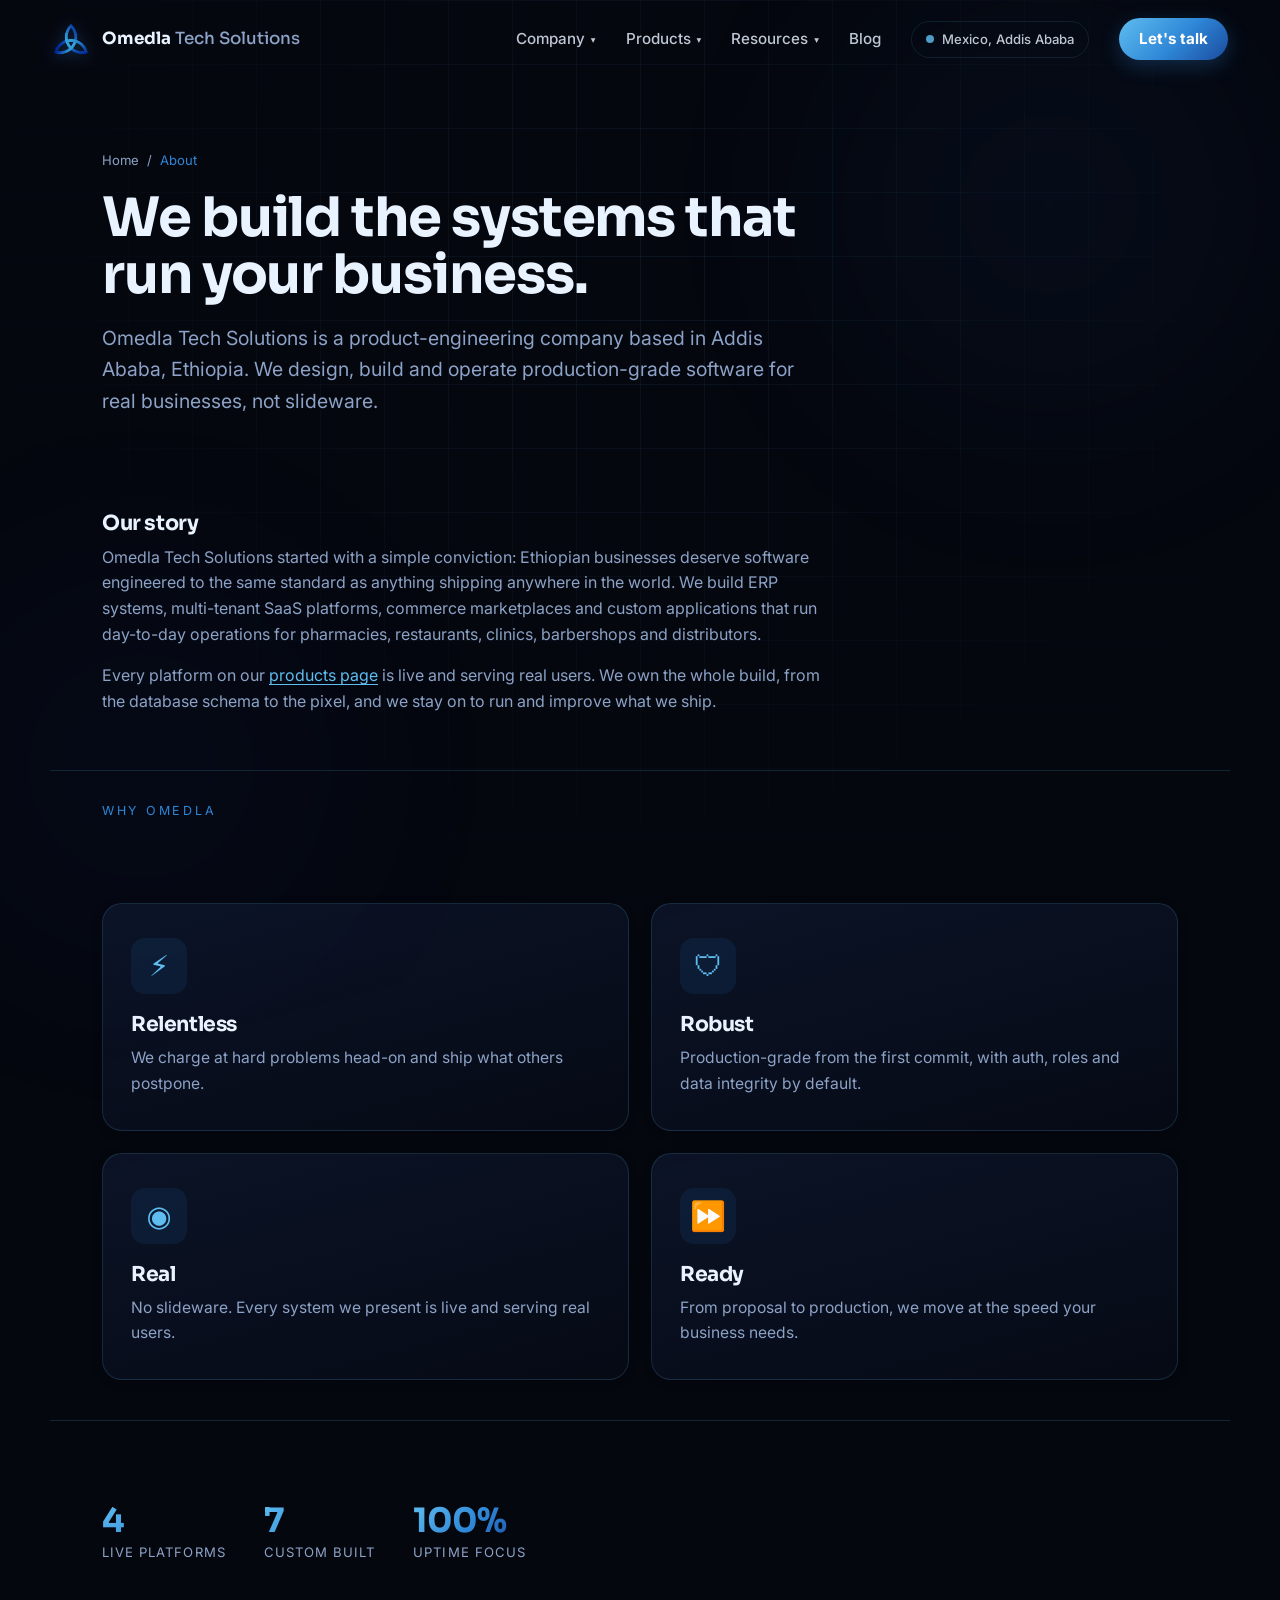
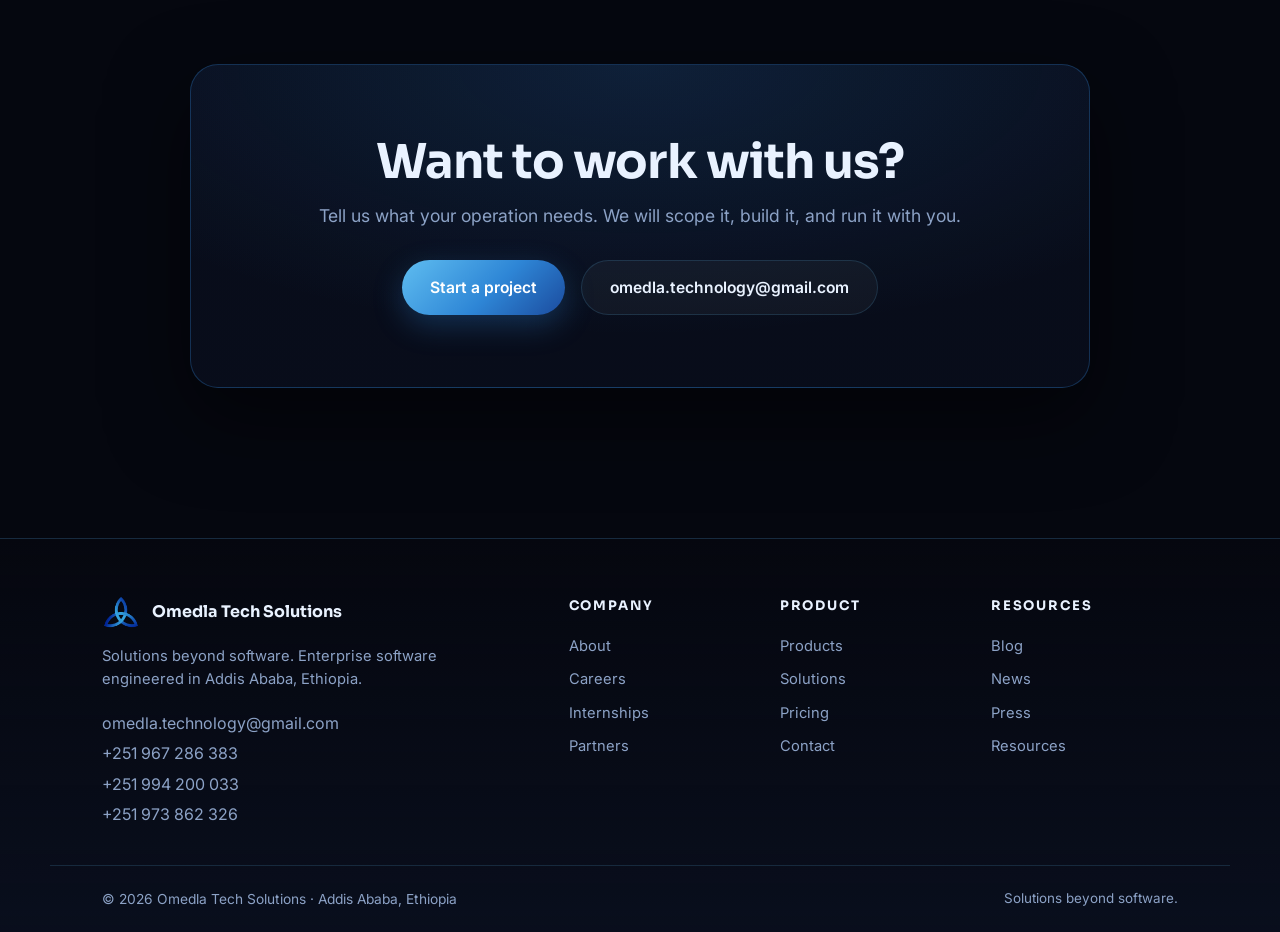
==== commit 646041f0: "Add office location link to navbar (all pages) HUD-style pill with a pulsing locator dot linking to " ====
--- a/about.html
+++ b/about.html
@@ -65,6 +65,7 @@
       </div>
     </div>
     <a href="/blog">Blog</a>
+    <a class="nav__loc" href="https://www.google.com/maps/search/?api=1&amp;query=ORDA%20Building%2C%20Leghar%2C%20Mexico%2C%20Addis%20Ababa" target="_blank" rel="noopener" title="ORDA Building, Leghar / Mexico, Addis Ababa — 15th Floor"><span class="nav__loc-dot" aria-hidden="true"></span>Mexico, Addis Ababa</a>
     <a class="nav__cta" href="/contact">Let's talk</a>
   </nav>
   <button class="nav__burger" id="burger" aria-label="Menu"><span></span><span></span><span></span></button>
--- a/styles.css
+++ b/styles.css
@@ -2,22 +2,22 @@
 /* Palette is Omedla blue; the gold-/red- variable names are legacy (kept to
    avoid a churny rename): gold- = primary blue/cyan, red- = royal accent. */
 :root{
-  --gold-1:#2E86D6;   /* primary blue (accent text/links on white) */
+  --gold-1:#5FBDF0;   /* cyan highlight (accent on dark) */
   --gold-2:#2E86D6;   /* base blue */
   --gold-3:#1B4B9E;   /* deep blue */
   --red-1:#3E63D8;
   --red-2:#2E52C4;    /* royal accent */
   --red-3:#122A6B;    /* deep navy */
-  --ink:#ffffff;      /* page background (light) */
-  --ink-2:#eef3fb;
-  --panel:#f4f7fc;
-  --line:rgba(16,42,90,.12);
-  --cream:#0C1A33;    /* primary text (dark) */
-  --muted:#5A6A85;
-  --surface:#ffffff;
-  --surface-2:#f4f7fc;
-  --nav-bg-solid:rgba(255,255,255,.98);
-  --shadow:rgba(20,40,80,.14);
+  --ink:#05070F;      /* page background (near-black navy) */
+  --ink-2:#0A0F1E;
+  --panel:#0B1424;
+  --line:rgba(95,189,240,.16);
+  --cream:#E9F2FF;    /* primary text (light) */
+  --muted:#8CA2C6;
+  --surface:#0B1424;
+  --surface-2:#0A0F1E;
+  --nav-bg-solid:rgba(8,12,24,.94);
+  --shadow:rgba(0,0,0,.45);
   --grad-gold:linear-gradient(135deg,var(--gold-1),var(--gold-2) 55%,var(--gold-3));
   --grad-red:linear-gradient(135deg,var(--red-1),var(--red-3));
   --maxw:1180px;
@@ -31,7 +31,15 @@
   color:var(--cream);
   line-height:1.6;
   overflow-x:hidden;
-}
+  -webkit-font-smoothing:antialiased;
+  text-rendering:optimizeLegibility;
+}
+::selection{background:rgba(95,189,240,.25)}
+:focus-visible{outline:2px solid var(--gold-2);outline-offset:3px;border-radius:4px}
+::-webkit-scrollbar{width:11px}
+::-webkit-scrollbar-track{background:var(--ink-2)}
+::-webkit-scrollbar-thumb{background:#223457;border-radius:8px;border:3px solid var(--ink-2)}
+::-webkit-scrollbar-thumb:hover{background:var(--gold-2)}
 h1,h2,h3,.hero__stats strong{font-family:'Sora',sans-serif;line-height:1.05;letter-spacing:-.02em}
 a{color:inherit;text-decoration:none}
 img{max-width:100%;display:block}
@@ -61,7 +69,7 @@
   transition:background .4s,backdrop-filter .4s,padding .4s,border-color .4s;
   border-bottom:1px solid transparent;
 }
-.nav.scrolled{background:rgba(255,255,255,.85);backdrop-filter:blur(14px);border-bottom-color:var(--line);padding-top:12px;padding-bottom:12px}
+.nav.scrolled{background:rgba(7,11,22,.82);backdrop-filter:blur(14px);border-bottom-color:var(--line);padding-top:12px;padding-bottom:12px}
 .nav__brand{display:flex;align-items:center;gap:12px;font-family:'Sora';font-weight:700;font-size:1.05rem}
 .nav__brand img{width:38px;height:38px;object-fit:contain;filter:drop-shadow(0 2px 8px rgba(47,134,214,.4))}
 .nav__brand em{font-style:normal;color:var(--muted);font-weight:500}
@@ -70,6 +78,12 @@
 .nav__links a:hover{opacity:1;color:var(--gold-1)}
 .nav__cta{padding:9px 20px;border-radius:999px;background:var(--grad-gold);color:#ffffff!important;font-weight:700;opacity:1!important;box-shadow:0 6px 20px rgba(47,134,214,.28)}
 .nav__cta:hover{transform:translateY(-1px)}
+
+/* ---------- nav location pill ---------- */
+.nav__loc{display:inline-flex;align-items:center;gap:8px;padding:7px 14px;border:1px solid var(--line);border-radius:999px;font-size:.82rem;color:var(--cream);opacity:.85;white-space:nowrap;transition:opacity .25s,color .25s,border-color .25s,background .25s}
+.nav__loc:hover{opacity:1;color:var(--gold-1);border-color:var(--gold-2);background:rgba(47,134,214,.08)}
+.nav__loc-dot{width:8px;height:8px;border-radius:50%;background:var(--gold-1);flex:none;box-shadow:0 0 0 0 rgba(95,189,240,.55);animation:locPulse 2.2s ease-out infinite}
+@keyframes locPulse{0%{box-shadow:0 0 0 0 rgba(95,189,240,.55)}70%{box-shadow:0 0 0 7px rgba(95,189,240,0)}100%{box-shadow:0 0 0 0 rgba(95,189,240,0)}}
 
 /* ---------- nav dropdowns ---------- */
 .nav__group{position:relative;display:flex;align-items:center}
@@ -89,7 +103,7 @@
 .btn{display:inline-flex;align-items:center;gap:8px;padding:14px 28px;border-radius:999px;font-weight:600;font-size:.98rem;transition:transform .25s,box-shadow .25s,background .25s;will-change:transform}
 .btn--gold{background:var(--grad-gold);color:#ffffff;box-shadow:0 10px 30px rgba(47,134,214,.3)}
 .btn--gold:hover{transform:translateY(-3px);box-shadow:0 16px 40px rgba(47,134,214,.45)}
-.btn--ghost{border:1px solid var(--line);color:var(--cream);background:rgba(16,42,90,.03)}
+.btn--ghost{border:1px solid var(--line);color:var(--cream);background:rgba(255,255,255,.04)}
 .btn--ghost:hover{transform:translateY(-3px);border-color:var(--gold-2);color:var(--gold-1)}
 
 /* ---------- hero ---------- */
@@ -122,7 +136,7 @@
 .grad-red{background:var(--grad-red);-webkit-background-clip:text;background-clip:text;color:transparent}
 
 /* ---------- trusted / marquee ---------- */
-.trusted{padding:70px 0 90px;border-top:1px solid var(--line);border-bottom:1px solid var(--line);background:linear-gradient(180deg,transparent,#eef3fb,transparent)}
+.trusted{padding:70px 0 90px;border-top:1px solid var(--line);border-bottom:1px solid var(--line);background:linear-gradient(180deg,transparent,rgba(95,189,240,.05),transparent)}
 .trusted__label{text-align:center;color:var(--muted);text-transform:uppercase;letter-spacing:.22em;font-size:.8rem;margin-bottom:38px}
 .marquee{position:relative;overflow:hidden;-webkit-mask-image:linear-gradient(90deg,transparent,#000 12%,#000 88%,transparent);mask-image:linear-gradient(90deg,transparent,#000 12%,#000 88%,transparent)}
 .marquee__track{display:flex;align-items:center;gap:44px;width:max-content;animation:marquee 32s linear infinite}
@@ -144,13 +158,13 @@
 
 /* ---------- services ---------- */
 .services__grid{max-width:var(--maxw);margin:0 auto;padding:10px clamp(20px,5vw,52px) 40px;display:grid;grid-template-columns:repeat(3,1fr);gap:22px}
-.scard{position:relative;padding:34px 28px;border:1px solid var(--line);border-radius:20px;background:linear-gradient(160deg,#ffffff,#eef3fb);overflow:hidden;transition:transform .35s,border-color .35s}
+.scard{position:relative;padding:34px 28px;border:1px solid var(--line);border-radius:20px;background:linear-gradient(165deg,rgba(14,24,48,.72),rgba(8,13,26,.6));overflow:hidden;transition:transform .35s,border-color .35s}
 .scard::before{content:"";position:absolute;inset:0;background:radial-gradient(400px circle at var(--mx,50%) var(--my,0%),rgba(47,134,214,.14),transparent 60%);opacity:0;transition:opacity .35s}
 .scard:hover{transform:translateY(-6px);border-color:rgba(47,134,214,.4)}
 .scard:hover::before{opacity:1}
 .scard__icon{font-size:1.8rem;width:56px;height:56px;display:grid;place-items:center;border-radius:14px;background:rgba(47,134,214,.1);color:var(--gold-1);margin-bottom:20px}
-.scard__img{display:block;width:calc(100% + 56px);height:172px;object-fit:cover;margin:-34px -28px 22px;border-bottom:1px solid var(--line)}
-.scard--photo .scard__icon{position:absolute;top:150px;right:24px;margin:0;width:46px;height:46px;font-size:1.4rem;background:rgba(255,255,255,.92);backdrop-filter:blur(6px);border:1px solid var(--line)}
+.scard__img{display:block;width:calc(100% + 56px);max-width:none;height:172px;object-fit:cover;margin:-34px -28px 22px;border-bottom:1px solid var(--line)}
+.scard--photo .scard__icon{position:absolute;top:150px;right:24px;margin:0;width:46px;height:46px;font-size:1.4rem;background:rgba(9,14,28,.88);backdrop-filter:blur(6px);border:1px solid var(--line)}
 .scard h3{font-size:1.28rem;margin-bottom:10px}
 .scard p{color:var(--muted);font-size:.98rem}
 
@@ -161,11 +175,11 @@
 .project--flip .project__media{order:2}
 .project__media{position:relative;aspect-ratio:16/11;border-radius:22px;border:1px solid var(--line);background:
     radial-gradient(120% 120% at 20% 0%,rgba(47,134,214,.22),transparent 55%),
-    linear-gradient(160deg,rgba(255,255,255,.96),#ffffff);
+    linear-gradient(160deg,rgba(9,14,28,.92),#ffffff);
   display:grid;place-items:center;overflow:hidden}
 .project__media--red{background:
     radial-gradient(120% 120% at 80% 0%,rgba(46,99,204,.3),transparent 55%),
-    linear-gradient(160deg,rgba(255,255,255,.96),#ffffff)}
+    linear-gradient(160deg,rgba(9,14,28,.92),#ffffff)}
 .project__media::after{content:"";position:absolute;inset:0;background-image:linear-gradient(var(--line) 1px,transparent 1px),linear-gradient(90deg,var(--line) 1px,transparent 1px);background-size:34px 34px;opacity:.4}
 .project__num{position:absolute;top:20px;left:24px;font-family:'Sora';font-weight:800;font-size:1.1rem;color:var(--gold-2);z-index:1}
 .project__glyph{font-size:clamp(4rem,10vw,7rem);background:var(--grad-gold);-webkit-background-clip:text;background-clip:text;color:transparent;filter:drop-shadow(0 10px 30px rgba(47,134,214,.3));z-index:1}
@@ -174,18 +188,18 @@
 .project__body h3{font-size:clamp(1.6rem,3vw,2.2rem);margin-bottom:14px}
 .project__body p{color:var(--muted);margin-bottom:18px}
 .project__chips{list-style:none;display:flex;flex-wrap:wrap;gap:10px}
-.project__chips li{font-size:.82rem;padding:6px 14px;border:1px solid var(--line);border-radius:999px;color:var(--cream);background:rgba(16,42,90,.03)}
+.project__chips li{font-size:.82rem;padding:6px 14px;border:1px solid var(--line);border-radius:999px;color:var(--cream);background:rgba(255,255,255,.04)}
 
 /* ---------- why ---------- */
 .why__grid{max-width:var(--maxw);margin:0 auto;padding:10px clamp(20px,5vw,52px) 60px;display:grid;grid-template-columns:repeat(4,1fr);gap:20px}
-.why__item{padding:30px 26px;border:1px solid var(--line);border-radius:18px;background:linear-gradient(160deg,rgba(248,250,253,.95),transparent)}
+.why__item{padding:30px 26px;border:1px solid var(--line);border-radius:18px;background:linear-gradient(160deg,rgba(10,16,32,.9),transparent)}
 .why__item strong{font-family:'Sora';font-size:1.35rem;background:var(--grad-gold);-webkit-background-clip:text;background-clip:text;color:transparent;display:block;margin-bottom:10px}
 .why__item p{color:var(--muted);font-size:.95rem}
 
 /* ---------- cta ---------- */
 .cta{padding:60px clamp(20px,5vw,52px) 110px}
 .cta__card{max-width:900px;margin:0 auto;text-align:center;padding:clamp(40px,6vw,72px);border-radius:28px;border:1px solid rgba(47,134,214,.3);
-  background:radial-gradient(120% 140% at 50% 0%,rgba(47,134,214,.16),transparent 60%),linear-gradient(160deg,rgba(255,255,255,.96),rgba(255,255,255,.92));
+  background:radial-gradient(120% 140% at 50% 0%,rgba(47,134,214,.16),transparent 60%),linear-gradient(160deg,rgba(9,14,28,.92),rgba(9,14,28,.88));
   box-shadow:0 30px 80px rgba(0,0,0,.5)}
 .cta__card h2{font-size:clamp(2rem,4.5vw,3rem);margin-bottom:14px}
 .cta__card p{color:var(--muted);margin-bottom:30px;font-size:1.1rem}
@@ -229,7 +243,7 @@
 
 /* landscape phones / portrait tablets */
 @media(max-width:900px){
-  .nav__links{position:fixed;inset:0 0 auto 0;top:0;flex-direction:column;gap:22px;padding:100px 30px 40px;background:rgba(255,255,255,.98);backdrop-filter:blur(16px);transform:translateY(-120%);transition:transform .4s;border-bottom:1px solid var(--line)}
+  .nav__links{position:fixed;inset:0 0 auto 0;top:0;flex-direction:column;gap:22px;padding:100px 30px 40px;background:rgba(8,12,24,.96);backdrop-filter:blur(16px);transform:translateY(-120%);transition:transform .4s;border-bottom:1px solid var(--line)}
   .nav__links.open{transform:none}
   .nav__burger{display:flex;z-index:61}
   .nav__group{flex-direction:column;width:100%}
@@ -265,6 +279,27 @@
   .btn{padding:13px 22px;font-size:.92rem}
 }
 
+/* ============ scroll reveal + crispness ============ */
+.rv{opacity:0;transform:translateY(26px);transition:opacity .85s cubic-bezier(.16,1,.3,1),transform .85s cubic-bezier(.16,1,.3,1);transition-delay:var(--rvd,0ms)}
+.rv.in{opacity:1;transform:none}
+@media(prefers-reduced-motion:reduce){
+  .rv{opacity:1;transform:none;transition:none}
+  .marquee__track,.hero__logo img,.hero__logo-ring{animation:none!important}
+}
+
+.scard,.post,.ptier,.step,.why__item{background:linear-gradient(165deg,rgba(14,24,48,.72),rgba(8,13,26,.6));box-shadow:0 2px 10px rgba(0,0,0,.28)}
+.scard:hover,.post:hover{box-shadow:0 20px 48px var(--shadow)}
+.ptier{transition:transform .35s cubic-bezier(.16,1,.3,1),box-shadow .35s,border-color .35s}
+.ptier:hover{transform:translateY(-5px);box-shadow:0 20px 48px var(--shadow);border-color:rgba(47,134,214,.4)}
+.btn:active{transform:translateY(-1px) scale(.98)}
+.scard__img--illus{object-fit:cover;background:#0d1526}
+.scard--photo{padding-top:34px}
+
+/* plain nav links get an animated underline */
+.nav__links > a:not(.nav__cta){position:relative}
+.nav__links > a:not(.nav__cta)::after{content:"";position:absolute;left:0;bottom:-6px;width:100%;height:2px;border-radius:2px;background:var(--grad-gold);transform:scaleX(0);transform-origin:left;transition:transform .3s cubic-bezier(.16,1,.3,1)}
+.nav__links > a:not(.nav__cta):hover::after,.nav__links > a[aria-current]::after{transform:scaleX(1)}
+
 /* small phones */
 @media(max-width:400px){
   .why__grid{grid-template-columns:1fr}
@@ -309,7 +344,7 @@
 
 /* pricing */
 .pricing{display:grid;grid-template-columns:repeat(4,1fr);gap:20px;align-items:stretch}
-.ptier{display:flex;flex-direction:column;padding:30px 26px;border:1px solid var(--line);border-radius:20px;background:linear-gradient(160deg,#ffffff,#eef3fb)}
+.ptier{display:flex;flex-direction:column;padding:30px 26px;border:1px solid var(--line);border-radius:20px;background:linear-gradient(165deg,rgba(14,24,48,.72),rgba(8,13,26,.6))}
 .ptier--featured{border-color:rgba(47,134,214,.5);box-shadow:0 16px 50px rgba(47,134,214,.18)}
 .ptier__name{font-family:'Sora';font-weight:700;font-size:1.2rem}
 .ptier__price{font-family:'Sora';font-weight:800;font-size:1.9rem;margin:10px 0 4px}
@@ -322,7 +357,7 @@
 
 /* posts (blog/news) */
 .posts{display:grid;grid-template-columns:repeat(3,1fr);gap:22px}
-.post{display:flex;flex-direction:column;border:1px solid var(--line);border-radius:18px;overflow:hidden;background:linear-gradient(160deg,#ffffff,#eef3fb);transition:transform .35s,border-color .35s}
+.post{display:flex;flex-direction:column;border:1px solid var(--line);border-radius:18px;overflow:hidden;background:linear-gradient(165deg,rgba(14,24,48,.72),rgba(8,13,26,.6));transition:transform .35s,border-color .35s}
 .post:hover{transform:translateY(-6px);border-color:rgba(47,134,214,.4)}
 .post__body{padding:24px}
 .post__meta{font-size:.76rem;text-transform:uppercase;letter-spacing:.12em;color:var(--gold-2);margin-bottom:10px}
@@ -333,7 +368,7 @@
 .contact-wrap{display:grid;grid-template-columns:1.1fr .9fr;gap:40px;align-items:start}
 .contact-form{display:flex;flex-direction:column;gap:16px}
 .contact-form label{font-size:.85rem;color:var(--muted);display:flex;flex-direction:column;gap:7px}
-.contact-form input,.contact-form textarea{font-family:inherit;font-size:1rem;color:var(--cream);background:rgba(16,42,90,.03);border:1px solid var(--line);border-radius:12px;padding:13px 15px;transition:border-color .3s}
+.contact-form input,.contact-form textarea{font-family:inherit;font-size:1rem;color:var(--cream);background:rgba(255,255,255,.04);border:1px solid var(--line);border-radius:12px;padding:13px 15px;transition:border-color .3s}
 .contact-form input:focus,.contact-form textarea:focus{outline:none;border-color:var(--gold-2)}
 .contact-info{display:flex;flex-direction:column;gap:18px}
 .contact-info__item strong{display:block;font-family:'Sora';margin-bottom:4px}
@@ -342,13 +377,13 @@
 
 /* process steps */
 .steps{counter-reset:step;display:grid;grid-template-columns:repeat(4,1fr);gap:20px}
-.step{padding:26px 22px;border:1px solid var(--line);border-radius:16px;background:linear-gradient(160deg,rgba(248,250,253,.95),transparent)}
+.step{padding:26px 22px;border:1px solid var(--line);border-radius:16px;background:linear-gradient(160deg,rgba(10,16,32,.9),transparent)}
 .step::before{counter-increment:step;content:"0" counter(step);font-family:'Sora';font-weight:800;color:var(--gold-2);font-size:1.3rem;display:block;margin-bottom:12px}
 .step strong{display:block;margin-bottom:6px}
 .step p{color:var(--muted);font-size:.92rem}
 
 /* ============ expanded footer ============ */
-.site-footer{border-top:1px solid var(--line);margin-top:40px;background:linear-gradient(180deg,transparent,#eef3fb)}
+.site-footer{border-top:1px solid var(--line);margin-top:40px;background:linear-gradient(180deg,transparent,rgba(10,16,32,.8))}
 .site-footer__top{max-width:var(--maxw);margin:0 auto;padding:56px clamp(20px,5vw,52px) 36px;display:grid;grid-template-columns:1.4fr 2fr;gap:40px}
 .site-footer__brand .footer__brand{display:flex;align-items:center;gap:12px;font-family:'Sora';font-weight:700}
 .site-footer__brand img{height:34px;width:auto}
